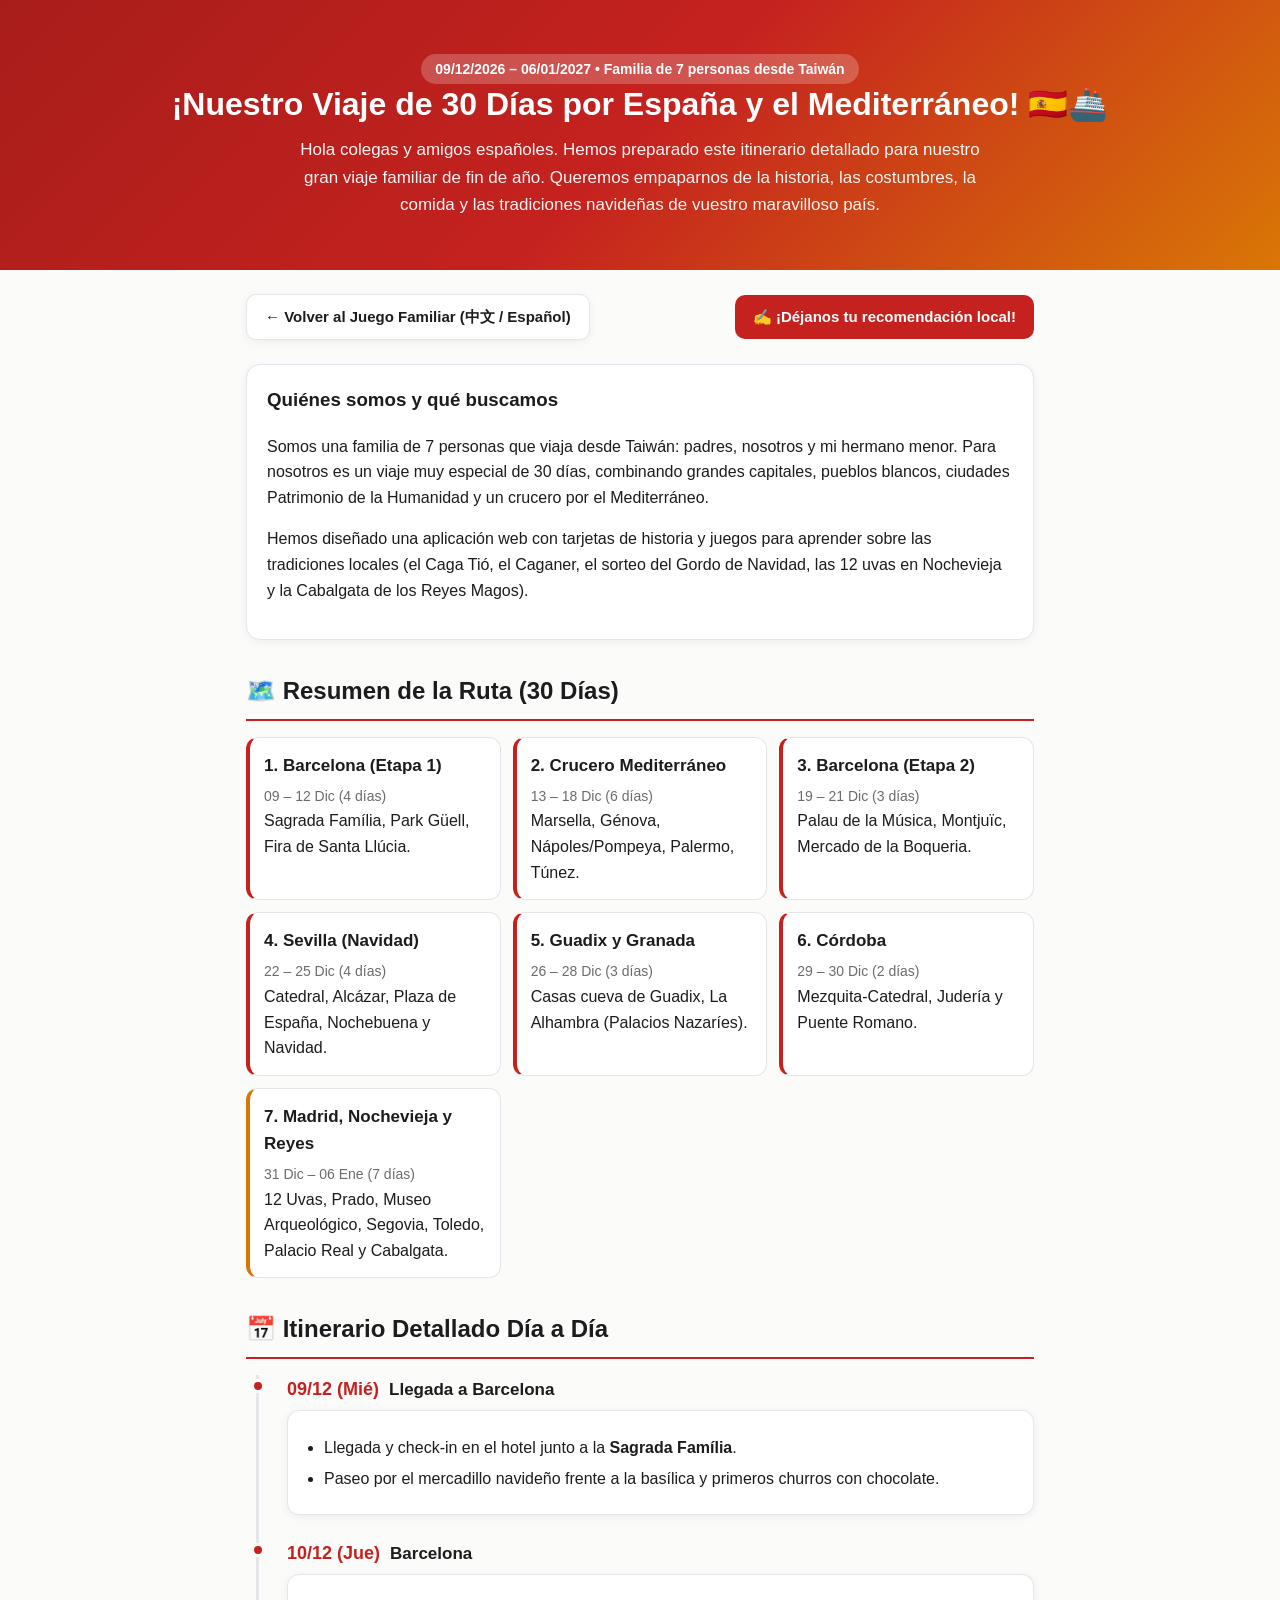
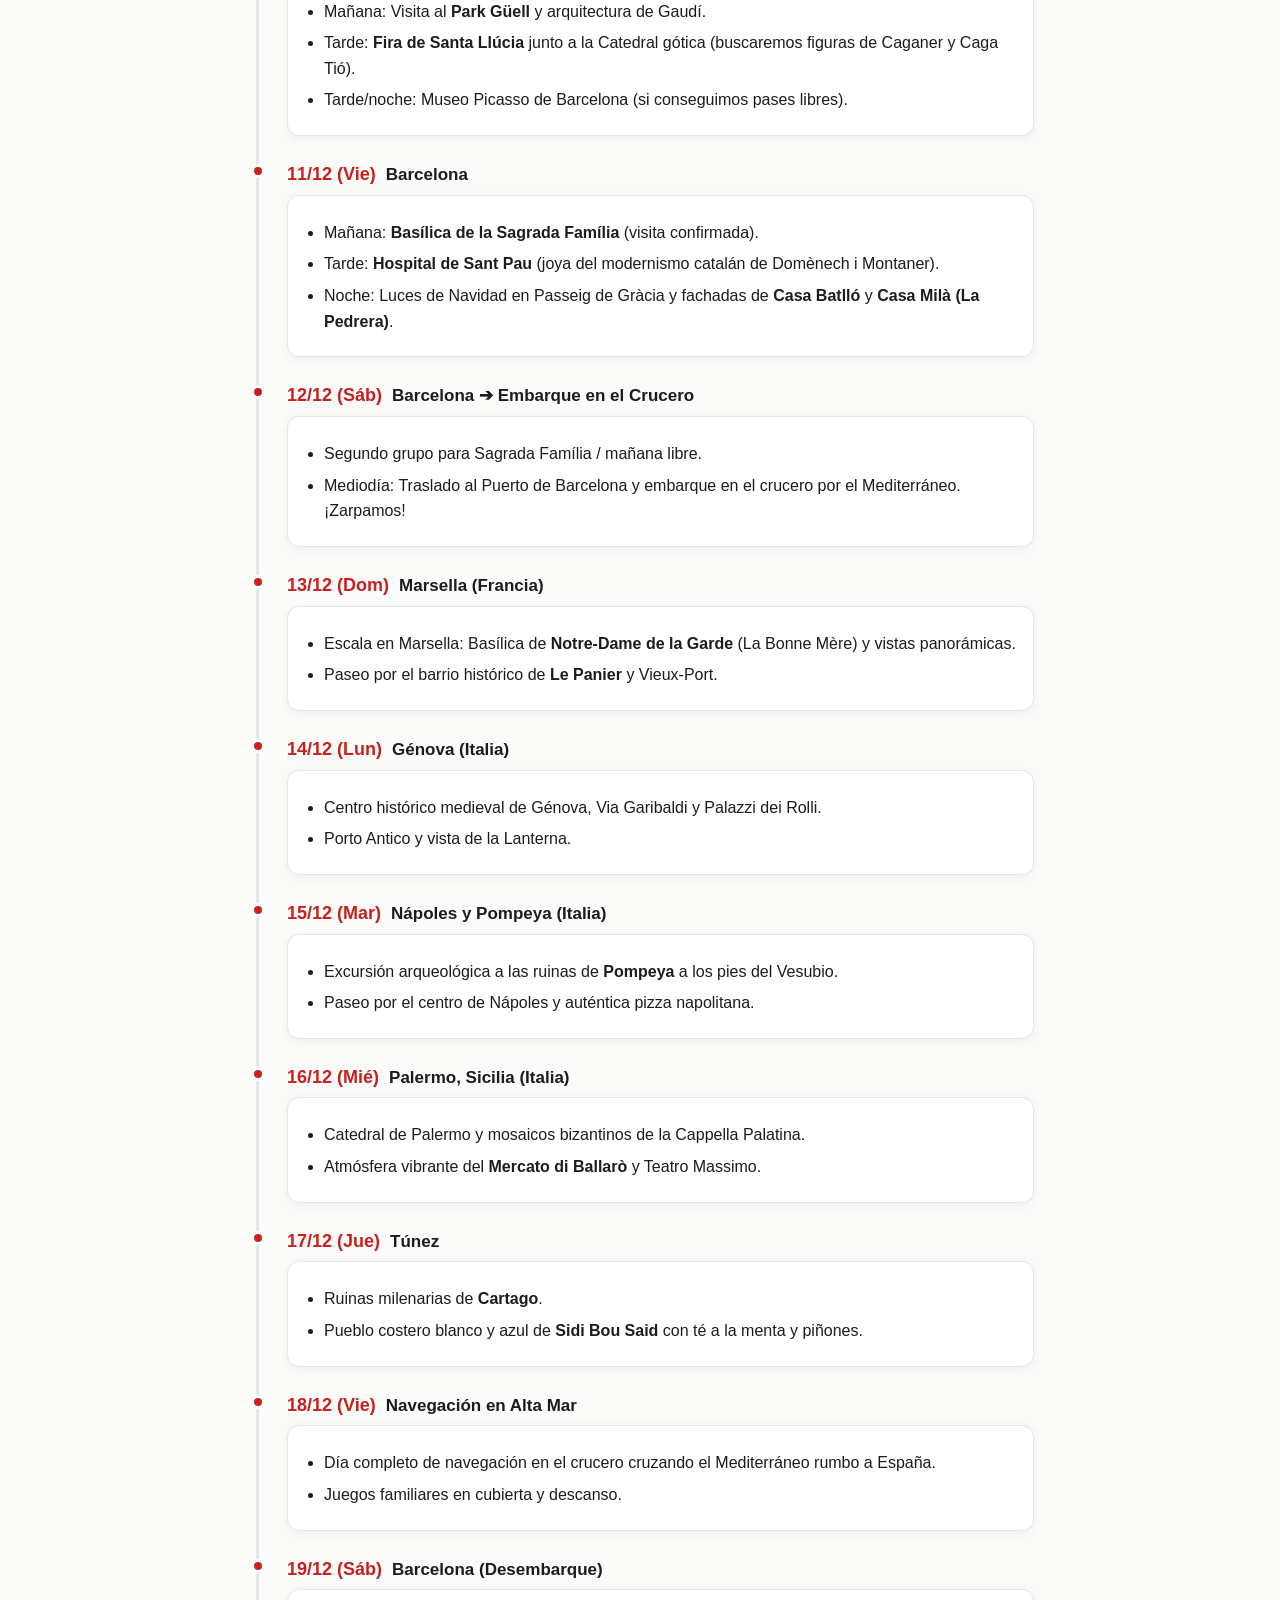
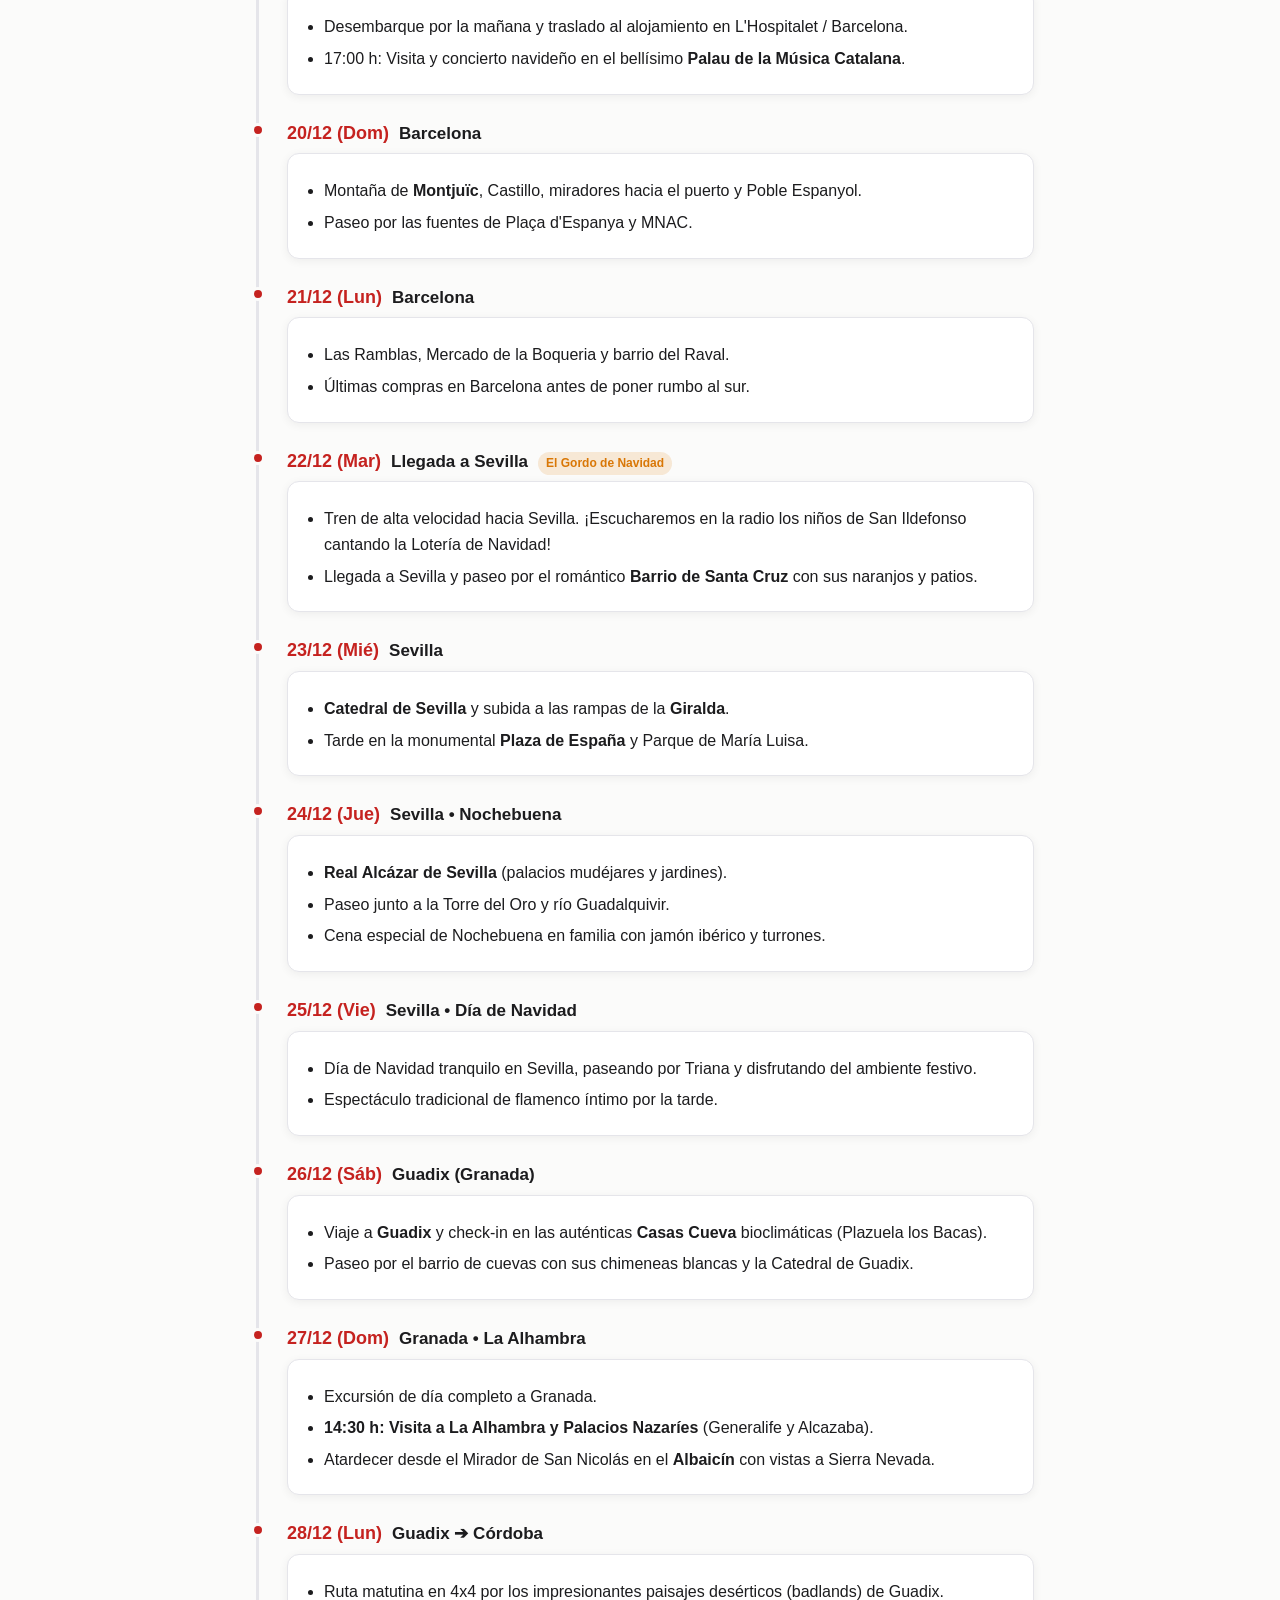
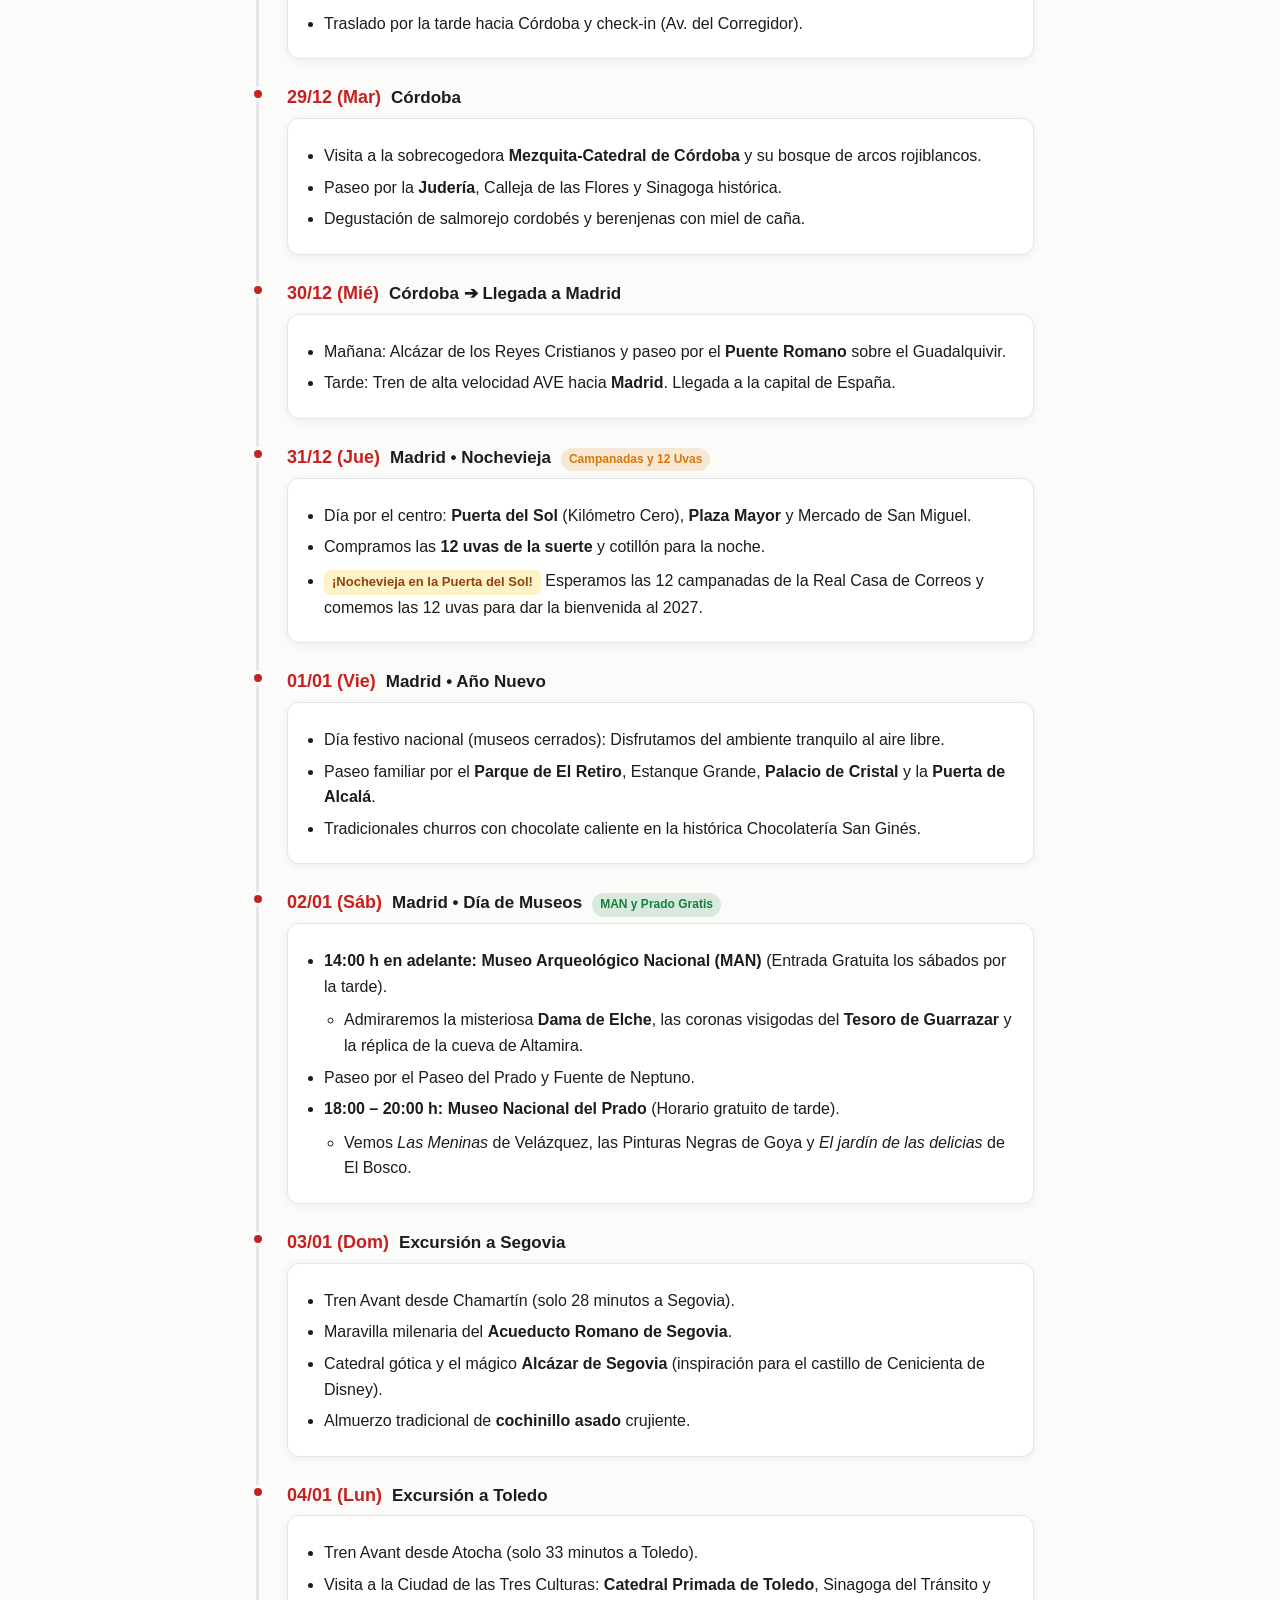
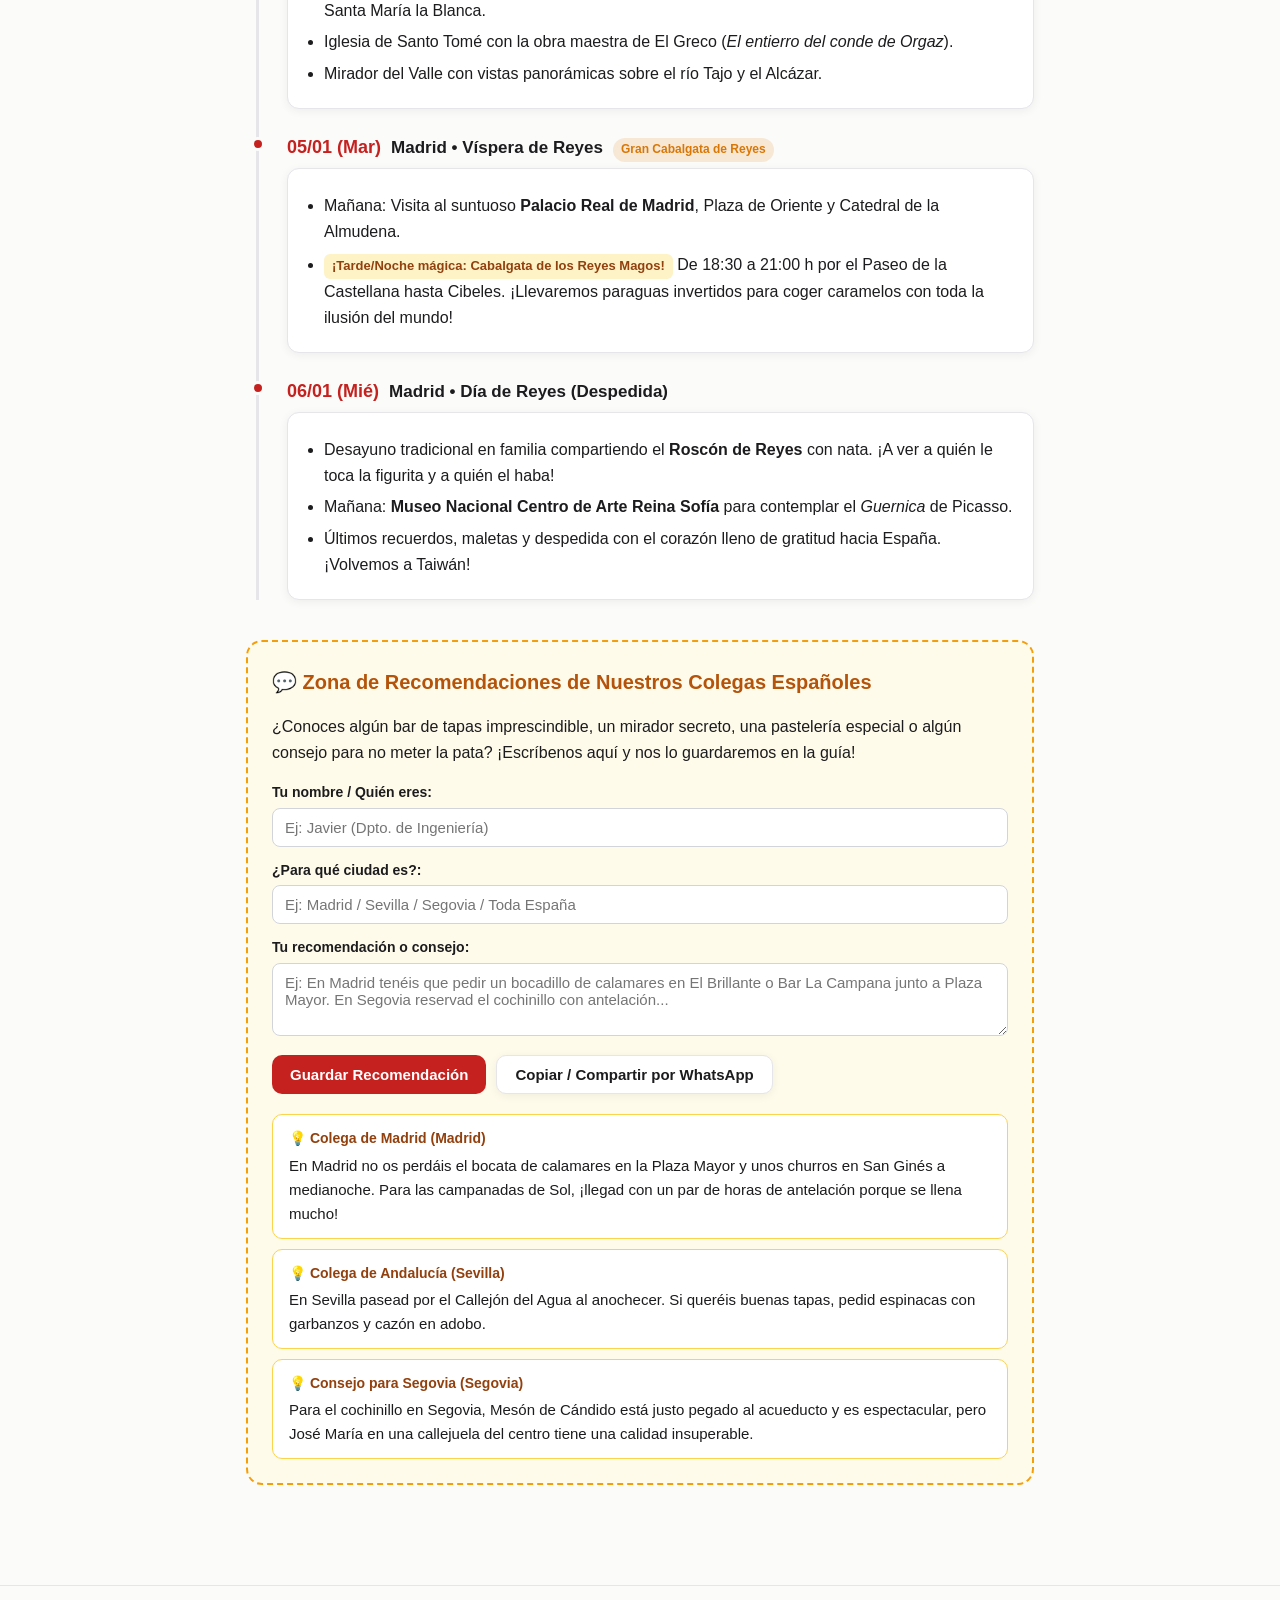
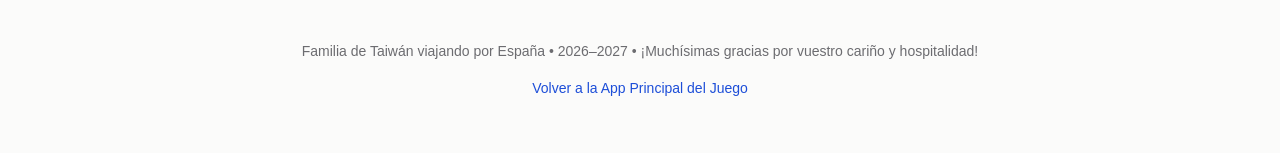
==== docs/itinerario.html @ e4ffe0c2 "feat(v1.5): Madrid schedule optimization, Spanish itinerary, Tapa scratch, Pokédex & i18n" ====
<!doctype html>
<html lang="es">
<head>
<meta charset="utf-8">
<meta name="viewport" content="width=device-width, initial-scale=1, viewport-fit=cover">
<title>Itinerario Familiar de 30 Días por España y el Mediterráneo</title>
<meta name="description" content="El viaje de 30 días de nuestra familia taiwanesa por España y el Mediterráneo: Barcelona, crucero, Sevilla, Granada, Córdoba y Madrid.">
<link rel="icon" href="icon-192.png">
<style>
:root {
  --bg: #FBFBFA;
  --card: #FFFFFF;
  --line: #E5E5EA;
  --fg: #1C1C1E;
  --muted: #6C6C70;
  --red: #C5221F;
  --gold: #D97706;
  --blue: #1D4ED8;
  --green: #15803D;
  --shadow: 0 2px 10px rgba(0,0,0,0.06);
  --font: -apple-system, BlinkMacSystemFont, "Segoe UI", Roboto, Helvetica, Arial, sans-serif;
}
@media (prefers-color-scheme: dark) {
  :root {
    --bg: #121214;
    --card: #1C1C1E;
    --line: #2C2C2E;
    --fg: #F2F2F7;
    --muted: #98989D;
    --shadow: none;
  }
}
* { box-sizing: border-box; }
body { margin: 0; background: var(--bg); color: var(--fg); font: 16px/1.6 var(--font); }
a { color: var(--blue); text-decoration: none; }
a:hover { text-decoration: underline; }
.hero {
  background: linear-gradient(135deg, #A81D1A 0%, #C5221F 50%, #D97706 100%);
  color: #fff;
  padding: 48px 20px 40px;
  text-align: center;
}
.hero h1 { font-size: 32px; line-height: 1.25; margin: 0 0 12px; font-weight: 800; }
.hero p { max-width: 680px; margin: 0 auto 12px; font-size: 17px; opacity: 0.95; }
.hero .badge { display: inline-block; background: rgba(255,255,255,0.22); padding: 4px 14px; border-radius: 999px; font-size: 14px; font-weight: 600; margin-top: 6px; }
.container { max-width: 820px; margin: 0 auto; padding: 24px 16px 60px; }
.nav-actions { display: flex; justify-content: space-between; align-items: center; margin-bottom: 24px; gap: 12px; flex-wrap: wrap; }
.btn { display: inline-flex; align-items: center; gap: 8px; padding: 10px 18px; border-radius: 10px; font-weight: 600; font-size: 15px; border: 0; cursor: pointer; text-decoration: none; }
.btn-primary { background: var(--red); color: #fff; }
.btn-outline { background: var(--card); color: var(--fg); border: 1px solid var(--line); box-shadow: var(--shadow); }
.section-title { font-size: 24px; font-weight: 700; margin: 32px 0 16px; display: flex; align-items: center; gap: 10px; border-bottom: 2px solid var(--red); padding-bottom: 8px; }
.card { background: var(--card); border-radius: 14px; padding: 20px; box-shadow: var(--shadow); border: 1px solid var(--line); margin-bottom: 16px; }
.route-summary { display: grid; grid-template-columns: repeat(auto-fit, minmax(220px, 1fr)); gap: 12px; margin-bottom: 28px; }
.route-item { background: var(--card); border: 1px solid var(--line); border-radius: 12px; padding: 14px; border-left: 4px solid var(--red); }
.route-item b { display: block; font-size: 17px; margin-bottom: 4px; }
.route-item span { font-size: 14px; color: var(--muted); }
.timeline { position: relative; padding-left: 28px; border-left: 3px solid var(--line); margin-left: 10px; }
.day { position: relative; margin-bottom: 24px; }
.day .pin { position: absolute; left: -36px; top: 4px; width: 14px; height: 14px; border-radius: 50%; background: var(--red); border: 3px solid var(--bg); }
.day-header { display: flex; align-items: baseline; gap: 10px; flex-wrap: wrap; margin-bottom: 6px; }
.day-date { font-weight: 800; font-size: 18px; color: var(--red); }
.day-city { font-weight: 700; font-size: 17px; }
.day-tag { font-size: 12px; font-weight: 700; padding: 2px 8px; border-radius: 999px; background: rgba(217,119,6,0.15); color: var(--gold); }
.day-tag.free { background: rgba(21,128,61,0.15); color: var(--green); }
.day-body { background: var(--card); border: 1px solid var(--line); border-radius: 12px; padding: 16px; box-shadow: var(--shadow); }
.day-body ul { margin: 8px 0 0; padding-left: 20px; }
.day-body li { margin-bottom: 6px; }
.highlight-badge { background: #FEF3C7; color: #92400E; padding: 2px 8px; border-radius: 6px; font-size: 13px; font-weight: 600; display: inline-block; margin-top: 4px; }
.colleague-box { background: #FFFBEB; border: 2px dashed #F59E0B; border-radius: 16px; padding: 24px; margin-top: 40px; }
.colleague-box h3 { margin: 0 0 8px; font-size: 20px; color: #B45309; }
.form-group { margin-bottom: 12px; }
.form-group label { display: block; font-size: 14px; font-weight: 600; margin-bottom: 4px; }
.form-group input, .form-group textarea { width: 100%; padding: 10px 12px; border-radius: 8px; border: 1px solid #D1D5DB; font-size: 15px; font-family: inherit; }
.recs-list { margin-top: 20px; display: flex; flex-direction: column; gap: 10px; }
.rec-item { background: #fff; border: 1px solid #FCD34D; border-radius: 10px; padding: 12px 16px; }
.rec-author { font-weight: 700; color: #92400E; font-size: 14px; }
.rec-text { margin-top: 4px; font-size: 15px; }
footer { text-align: center; padding: 40px 16px; color: var(--muted); font-size: 14px; border-top: 1px solid var(--line); margin-top: 40px; }
</style>
</head>
<body>

<header class="hero">
  <div class="badge">09/12/2026 – 06/01/2027 • Familia de 7 personas desde Taiwán</div>
  <h1>¡Nuestro Viaje de 30 Días por España y el Mediterráneo! 🇪🇸🚢</h1>
  <p>Hola colegas y amigos españoles. Hemos preparado este itinerario detallado para nuestro gran viaje familiar de fin de año. Queremos empaparnos de la historia, las costumbres, la comida y las tradiciones navideñas de vuestro maravilloso país.</p>
</header>

<div class="container">

  <div class="nav-actions">
    <a href="index.html" class="btn btn-outline">← Volver al Juego Familiar (中文 / Español)</a>
    <a href="#recomendaciones" class="btn btn-primary">✍️ ¡Déjanos tu recomendación local!</a>
  </div>

  <div class="card">
    <h3 style="margin-top:0">Quiénes somos y qué buscamos</h3>
    <p>Somos una familia de 7 personas que viaja desde Taiwán: padres, nosotros y mi hermano menor. Para nosotros es un viaje muy especial de 30 días, combinando grandes capitales, pueblos blancos, ciudades Patrimonio de la Humanidad y un crucero por el Mediterráneo.</p>
    <p>Hemos diseñado una aplicación web con tarjetas de historia y juegos para aprender sobre las tradiciones locales (el Caga Tió, el Caganer, el sorteo del Gordo de Navidad, las 12 uvas en Nochevieja y la Cabalgata de los Reyes Magos).</p>
  </div>

  <h2 class="section-title">🗺️ Resumen de la Ruta (30 Días)</h2>
  <div class="route-summary">
    <div class="route-item">
      <b>1. Barcelona (Etapa 1)</b>
      <span>09 – 12 Dic (4 días)</span><br>
      Sagrada Família, Park Güell, Fira de Santa Llúcia.
    </div>
    <div class="route-item">
      <b>2. Crucero Mediterráneo</b>
      <span>13 – 18 Dic (6 días)</span><br>
      Marsella, Génova, Nápoles/Pompeya, Palermo, Túnez.
    </div>
    <div class="route-item">
      <b>3. Barcelona (Etapa 2)</b>
      <span>19 – 21 Dic (3 días)</span><br>
      Palau de la Música, Montjuïc, Mercado de la Boqueria.
    </div>
    <div class="route-item">
      <b>4. Sevilla (Navidad)</b>
      <span>22 – 25 Dic (4 días)</span><br>
      Catedral, Alcázar, Plaza de España, Nochebuena y Navidad.
    </div>
    <div class="route-item">
      <b>5. Guadix y Granada</b>
      <span>26 – 28 Dic (3 días)</span><br>
      Casas cueva de Guadix, La Alhambra (Palacios Nazaríes).
    </div>
    <div class="route-item">
      <b>6. Córdoba</b>
      <span>29 – 30 Dic (2 días)</span><br>
      Mezquita-Catedral, Judería y Puente Romano.
    </div>
    <div class="route-item" style="border-left-color: #D97706;">
      <b>7. Madrid, Nochevieja y Reyes</b>
      <span>31 Dic – 06 Ene (7 días)</span><br>
      12 Uvas, Prado, Museo Arqueológico, Segovia, Toledo, Palacio Real y Cabalgata.
    </div>
  </div>

  <h2 class="section-title">📅 Itinerario Detallado Día a Día</h2>
  <div class="timeline">

    <!-- BARCELONA 1 -->
    <div class="day">
      <div class="pin"></div>
      <div class="day-header">
        <span class="day-date">09/12 (Mié)</span>
        <span class="day-city">Llegada a Barcelona</span>
      </div>
      <div class="day-body">
        <ul>
          <li>Llegada y check-in en el hotel junto a la <b>Sagrada Família</b>.</li>
          <li>Paseo por el mercadillo navideño frente a la basílica y primeros churros con chocolate.</li>
        </ul>
      </div>
    </div>

    <div class="day">
      <div class="pin"></div>
      <div class="day-header">
        <span class="day-date">10/12 (Jue)</span>
        <span class="day-city">Barcelona</span>
      </div>
      <div class="day-body">
        <ul>
          <li>Mañana: Visita al <b>Park Güell</b> y arquitectura de Gaudí.</li>
          <li>Tarde: <b>Fira de Santa Llúcia</b> junto a la Catedral gótica (buscaremos figuras de Caganer y Caga Tió).</li>
          <li>Tarde/noche: Museo Picasso de Barcelona (si conseguimos pases libres).</li>
        </ul>
      </div>
    </div>

    <div class="day">
      <div class="pin"></div>
      <div class="day-header">
        <span class="day-date">11/12 (Vie)</span>
        <span class="day-city">Barcelona</span>
      </div>
      <div class="day-body">
        <ul>
          <li>Mañana: <b>Basílica de la Sagrada Família</b> (visita confirmada).</li>
          <li>Tarde: <b>Hospital de Sant Pau</b> (joya del modernismo catalán de Domènech i Montaner).</li>
          <li>Noche: Luces de Navidad en Passeig de Gràcia y fachadas de <b>Casa Batlló</b> y <b>Casa Milà (La Pedrera)</b>.</li>
        </ul>
      </div>
    </div>

    <div class="day">
      <div class="pin"></div>
      <div class="day-header">
        <span class="day-date">12/12 (Sáb)</span>
        <span class="day-city">Barcelona ➔ Embarque en el Crucero</span>
      </div>
      <div class="day-body">
        <ul>
          <li>Segundo grupo para Sagrada Família / mañana libre.</li>
          <li>Mediodía: Traslado al Puerto de Barcelona y embarque en el crucero por el Mediterráneo. ¡Zarpamos!</li>
        </ul>
      </div>
    </div>

    <!-- CRUCERO -->
    <div class="day">
      <div class="pin"></div>
      <div class="day-header">
        <span class="day-date">13/12 (Dom)</span>
        <span class="day-city">Marsella (Francia)</span>
      </div>
      <div class="day-body">
        <ul>
          <li>Escala en Marsella: Basílica de <b>Notre-Dame de la Garde</b> (La Bonne Mère) y vistas panorámicas.</li>
          <li>Paseo por el barrio histórico de <b>Le Panier</b> y Vieux-Port.</li>
        </ul>
      </div>
    </div>

    <div class="day">
      <div class="pin"></div>
      <div class="day-header">
        <span class="day-date">14/12 (Lun)</span>
        <span class="day-city">Génova (Italia)</span>
      </div>
      <div class="day-body">
        <ul>
          <li>Centro histórico medieval de Génova, Via Garibaldi y Palazzi dei Rolli.</li>
          <li>Porto Antico y vista de la Lanterna.</li>
        </ul>
      </div>
    </div>

    <div class="day">
      <div class="pin"></div>
      <div class="day-header">
        <span class="day-date">15/12 (Mar)</span>
        <span class="day-city">Nápoles y Pompeya (Italia)</span>
      </div>
      <div class="day-body">
        <ul>
          <li>Excursión arqueológica a las ruinas de <b>Pompeya</b> a los pies del Vesubio.</li>
          <li>Paseo por el centro de Nápoles y auténtica pizza napolitana.</li>
        </ul>
      </div>
    </div>

    <div class="day">
      <div class="pin"></div>
      <div class="day-header">
        <span class="day-date">16/12 (Mié)</span>
        <span class="day-city">Palermo, Sicilia (Italia)</span>
      </div>
      <div class="day-body">
        <ul>
          <li>Catedral de Palermo y mosaicos bizantinos de la Cappella Palatina.</li>
          <li>Atmósfera vibrante del <b>Mercato di Ballarò</b> y Teatro Massimo.</li>
        </ul>
      </div>
    </div>

    <div class="day">
      <div class="pin"></div>
      <div class="day-header">
        <span class="day-date">17/12 (Jue)</span>
        <span class="day-city">Túnez</span>
      </div>
      <div class="day-body">
        <ul>
          <li>Ruinas milenarias de <b>Cartago</b>.</li>
          <li>Pueblo costero blanco y azul de <b>Sidi Bou Said</b> con té a la menta y piñones.</li>
        </ul>
      </div>
    </div>

    <div class="day">
      <div class="pin"></div>
      <div class="day-header">
        <span class="day-date">18/12 (Vie)</span>
        <span class="day-city">Navegación en Alta Mar</span>
      </div>
      <div class="day-body">
        <ul>
          <li>Día completo de navegación en el crucero cruzando el Mediterráneo rumbo a España.</li>
          <li>Juegos familiares en cubierta y descanso.</li>
        </ul>
      </div>
    </div>

    <!-- BARCELONA 2 -->
    <div class="day">
      <div class="pin"></div>
      <div class="day-header">
        <span class="day-date">19/12 (Sáb)</span>
        <span class="day-city">Barcelona (Desembarque)</span>
      </div>
      <div class="day-body">
        <ul>
          <li>Desembarque por la mañana y traslado al alojamiento en L'Hospitalet / Barcelona.</li>
          <li>17:00 h: Visita y concierto navideño en el bellísimo <b>Palau de la Música Catalana</b>.</li>
        </ul>
      </div>
    </div>

    <div class="day">
      <div class="pin"></div>
      <div class="day-header">
        <span class="day-date">20/12 (Dom)</span>
        <span class="day-city">Barcelona</span>
      </div>
      <div class="day-body">
        <ul>
          <li>Montaña de <b>Montjuïc</b>, Castillo, miradores hacia el puerto y Poble Espanyol.</li>
          <li>Paseo por las fuentes de Plaça d'Espanya y MNAC.</li>
        </ul>
      </div>
    </div>

    <div class="day">
      <div class="pin"></div>
      <div class="day-header">
        <span class="day-date">21/12 (Lun)</span>
        <span class="day-city">Barcelona</span>
      </div>
      <div class="day-body">
        <ul>
          <li>Las Ramblas, Mercado de la Boqueria y barrio del Raval.</li>
          <li>Últimas compras en Barcelona antes de poner rumbo al sur.</li>
        </ul>
      </div>
    </div>

    <!-- SEVILLA -->
    <div class="day">
      <div class="pin"></div>
      <div class="day-header">
        <span class="day-date">22/12 (Mar)</span>
        <span class="day-city">Llegada a Sevilla</span>
        <span class="day-tag">El Gordo de Navidad</span>
      </div>
      <div class="day-body">
        <ul>
          <li>Tren de alta velocidad hacia Sevilla. ¡Escucharemos en la radio los niños de San Ildefonso cantando la Lotería de Navidad!</li>
          <li>Llegada a Sevilla y paseo por el romántico <b>Barrio de Santa Cruz</b> con sus naranjos y patios.</li>
        </ul>
      </div>
    </div>

    <div class="day">
      <div class="pin"></div>
      <div class="day-header">
        <span class="day-date">23/12 (Mié)</span>
        <span class="day-city">Sevilla</span>
      </div>
      <div class="day-body">
        <ul>
          <li><b>Catedral de Sevilla</b> y subida a las rampas de la <b>Giralda</b>.</li>
          <li>Tarde en la monumental <b>Plaza de España</b> y Parque de María Luisa.</li>
        </ul>
      </div>
    </div>

    <div class="day">
      <div class="pin"></div>
      <div class="day-header">
        <span class="day-date">24/12 (Jue)</span>
        <span class="day-city">Sevilla • Nochebuena</span>
      </div>
      <div class="day-body">
        <ul>
          <li><b>Real Alcázar de Sevilla</b> (palacios mudéjares y jardines).</li>
          <li>Paseo junto a la Torre del Oro y río Guadalquivir.</li>
          <li>Cena especial de Nochebuena en familia con jamón ibérico y turrones.</li>
        </ul>
      </div>
    </div>

    <div class="day">
      <div class="pin"></div>
      <div class="day-header">
        <span class="day-date">25/12 (Vie)</span>
        <span class="day-city">Sevilla • Día de Navidad</span>
      </div>
      <div class="day-body">
        <ul>
          <li>Día de Navidad tranquilo en Sevilla, paseando por Triana y disfrutando del ambiente festivo.</li>
          <li>Espectáculo tradicional de flamenco íntimo por la tarde.</li>
        </ul>
      </div>
    </div>

    <!-- GUADIX Y GRANADA -->
    <div class="day">
      <div class="pin"></div>
      <div class="day-header">
        <span class="day-date">26/12 (Sáb)</span>
        <span class="day-city">Guadix (Granada)</span>
      </div>
      <div class="day-body">
        <ul>
          <li>Viaje a <b>Guadix</b> y check-in en las auténticas <b>Casas Cueva</b> bioclimáticas (Plazuela los Bacas).</li>
          <li>Paseo por el barrio de cuevas con sus chimeneas blancas y la Catedral de Guadix.</li>
        </ul>
      </div>
    </div>

    <div class="day">
      <div class="pin"></div>
      <div class="day-header">
        <span class="day-date">27/12 (Dom)</span>
        <span class="day-city">Granada • La Alhambra</span>
      </div>
      <div class="day-body">
        <ul>
          <li>Excursión de día completo a Granada.</li>
          <li><b>14:30 h: Visita a La Alhambra y Palacios Nazaríes</b> (Generalife y Alcazaba).</li>
          <li>Atardecer desde el Mirador de San Nicolás en el <b>Albaicín</b> con vistas a Sierra Nevada.</li>
        </ul>
      </div>
    </div>

    <div class="day">
      <div class="pin"></div>
      <div class="day-header">
        <span class="day-date">28/12 (Lun)</span>
        <span class="day-city">Guadix ➔ Córdoba</span>
      </div>
      <div class="day-body">
        <ul>
          <li>Ruta matutina en 4x4 por los impresionantes paisajes desérticos (badlands) de Guadix.</li>
          <li>Traslado por la tarde hacia Córdoba y check-in (Av. del Corregidor).</li>
        </ul>
      </div>
    </div>

    <!-- CORDOBA -->
    <div class="day">
      <div class="pin"></div>
      <div class="day-header">
        <span class="day-date">29/12 (Mar)</span>
        <span class="day-city">Córdoba</span>
      </div>
      <div class="day-body">
        <ul>
          <li>Visita a la sobrecogedora <b>Mezquita-Catedral de Córdoba</b> y su bosque de arcos rojiblancos.</li>
          <li>Paseo por la <b>Judería</b>, Calleja de las Flores y Sinagoga histórica.</li>
          <li>Degustación de salmorejo cordobés y berenjenas con miel de caña.</li>
        </ul>
      </div>
    </div>

    <div class="day">
      <div class="pin"></div>
      <div class="day-header">
        <span class="day-date">30/12 (Mié)</span>
        <span class="day-city">Córdoba ➔ Llegada a Madrid</span>
      </div>
      <div class="day-body">
        <ul>
          <li>Mañana: Alcázar de los Reyes Cristianos y paseo por el <b>Puente Romano</b> sobre el Guadalquivir.</li>
          <li>Tarde: Tren de alta velocidad AVE hacia <b>Madrid</b>. Llegada a la capital de España.</li>
        </ul>
      </div>
    </div>

    <!-- MADRID - OPTIMIZADO -->
    <div class="day">
      <div class="pin"></div>
      <div class="day-header">
        <span class="day-date">31/12 (Jue)</span>
        <span class="day-city">Madrid • Nochevieja</span>
        <span class="day-tag">Campanadas y 12 Uvas</span>
      </div>
      <div class="day-body">
        <ul>
          <li>Día por el centro: <b>Puerta del Sol</b> (Kilómetro Cero), <b>Plaza Mayor</b> y Mercado de San Miguel.</li>
          <li>Compramos las <b>12 uvas de la suerte</b> y cotillón para la noche.</li>
          <li><span class="highlight-badge">¡Nochevieja en la Puerta del Sol!</span> Esperamos las 12 campanadas de la Real Casa de Correos y comemos las 12 uvas para dar la bienvenida al 2027.</li>
        </ul>
      </div>
    </div>

    <div class="day">
      <div class="pin"></div>
      <div class="day-header">
        <span class="day-date">01/01 (Vie)</span>
        <span class="day-city">Madrid • Año Nuevo</span>
      </div>
      <div class="day-body">
        <ul>
          <li>Día festivo nacional (museos cerrados): Disfrutamos del ambiente tranquilo al aire libre.</li>
          <li>Paseo familiar por el <b>Parque de El Retiro</b>, Estanque Grande, <b>Palacio de Cristal</b> y la <b>Puerta de Alcalá</b>.</li>
          <li>Tradicionales churros con chocolate caliente en la histórica Chocolatería San Ginés.</li>
        </ul>
      </div>
    </div>

    <div class="day">
      <div class="pin"></div>
      <div class="day-header">
        <span class="day-date">02/01 (Sáb)</span>
        <span class="day-city">Madrid • Día de Museos</span>
        <span class="day-tag free">MAN y Prado Gratis</span>
      </div>
      <div class="day-body">
        <ul>
          <li><b>14:00 h en adelante: Museo Arqueológico Nacional (MAN)</b> (Entrada Gratuita los sábados por la tarde).
            <ul>
              <li>Admiraremos la misteriosa <b>Dama de Elche</b>, las coronas visigodas del <b>Tesoro de Guarrazar</b> y la réplica de la cueva de Altamira.</li>
            </ul>
          </li>
          <li>Paseo por el Paseo del Prado y Fuente de Neptuno.</li>
          <li><b>18:00 – 20:00 h: Museo Nacional del Prado</b> (Horario gratuito de tarde).
            <ul>
              <li>Vemos <i>Las Meninas</i> de Velázquez, las Pinturas Negras de Goya y <i>El jardín de las delicias</i> de El Bosco.</li>
            </ul>
          </li>
        </ul>
      </div>
    </div>

    <div class="day">
      <div class="pin"></div>
      <div class="day-header">
        <span class="day-date">03/01 (Dom)</span>
        <span class="day-city">Excursión a Segovia</span>
      </div>
      <div class="day-body">
        <ul>
          <li>Tren Avant desde Chamartín (solo 28 minutos a Segovia).</li>
          <li>Maravilla milenaria del <b>Acueducto Romano de Segovia</b>.</li>
          <li>Catedral gótica y el mágico <b>Alcázar de Segovia</b> (inspiración para el castillo de Cenicienta de Disney).</li>
          <li>Almuerzo tradicional de <b>cochinillo asado</b> crujiente.</li>
        </ul>
      </div>
    </div>

    <div class="day">
      <div class="pin"></div>
      <div class="day-header">
        <span class="day-date">04/01 (Lun)</span>
        <span class="day-city">Excursión a Toledo</span>
      </div>
      <div class="day-body">
        <ul>
          <li>Tren Avant desde Atocha (solo 33 minutos a Toledo).</li>
          <li>Visita a la Ciudad de las Tres Culturas: <b>Catedral Primada de Toledo</b>, Sinagoga del Tránsito y Santa María la Blanca.</li>
          <li>Iglesia de Santo Tomé con la obra maestra de El Greco (<i>El entierro del conde de Orgaz</i>).</li>
          <li>Mirador del Valle con vistas panorámicas sobre el río Tajo y el Alcázar.</li>
        </ul>
      </div>
    </div>

    <div class="day">
      <div class="pin"></div>
      <div class="day-header">
        <span class="day-date">05/01 (Mar)</span>
        <span class="day-city">Madrid • Víspera de Reyes</span>
        <span class="day-tag">Gran Cabalgata de Reyes</span>
      </div>
      <div class="day-body">
        <ul>
          <li>Mañana: Visita al suntuoso <b>Palacio Real de Madrid</b>, Plaza de Oriente y Catedral de la Almudena.</li>
          <li><span class="highlight-badge">¡Tarde/Noche mágica: Cabalgata de los Reyes Magos!</span> De 18:30 a 21:00 h por el Paseo de la Castellana hasta Cibeles. ¡Llevaremos paraguas invertidos para coger caramelos con toda la ilusión del mundo!</li>
        </ul>
      </div>
    </div>

    <div class="day">
      <div class="pin"></div>
      <div class="day-header">
        <span class="day-date">06/01 (Mié)</span>
        <span class="day-city">Madrid • Día de Reyes (Despedida)</span>
      </div>
      <div class="day-body">
        <ul>
          <li>Desayuno tradicional en familia compartiendo el <b>Roscón de Reyes</b> con nata. ¡A ver a quién le toca la figurita y a quién el haba!</li>
          <li>Mañana: <b>Museo Nacional Centro de Arte Reina Sofía</b> para contemplar el <i>Guernica</i> de Picasso.</li>
          <li>Últimos recuerdos, maletas y despedida con el corazón lleno de gratitud hacia España. ¡Volvemos a Taiwán!</li>
        </ul>
      </div>
    </div>

  </div><!-- /timeline -->

  <!-- RECOMENDACIONES -->
  <div class="colleague-box" id="recomendaciones">
    <h3>💬 Zona de Recomendaciones de Nuestros Colegas Españoles</h3>
    <p>¿Conoces algún bar de tapas imprescindible, un mirador secreto, una pastelería especial o algún consejo para no meter la pata? ¡Escríbenos aquí y nos lo guardaremos en la guía!</p>
    
    <div class="form-group">
      <label for="rec-name">Tu nombre / Quién eres:</label>
      <input type="text" id="rec-name" placeholder="Ej: Javier (Dpto. de Ingeniería)">
    </div>
    <div class="form-group">
      <label for="rec-city">¿Para qué ciudad es?:</label>
      <input type="text" id="rec-city" placeholder="Ej: Madrid / Sevilla / Segovia / Toda España">
    </div>
    <div class="form-group">
      <label for="rec-msg">Tu recomendación o consejo:</label>
      <textarea id="rec-msg" rows="3" placeholder="Ej: En Madrid tenéis que pedir un bocadillo de calamares en El Brillante o Bar La Campana junto a Plaza Mayor. En Segovia reservad el cochinillo con antelación..."></textarea>
    </div>
    <div style="display:flex; gap:10px; flex-wrap:wrap;">
      <button class="btn btn-primary" id="btn-save-rec" type="button">Guardar Recomendación</button>
      <button class="btn btn-outline" id="btn-share-rec" type="button">Copiar / Compartir por WhatsApp</button>
    </div>

    <div class="recs-list" id="recs-list">
      <!-- Se llenará dinámicamente con las recomendaciones guardadas -->
    </div>
  </div>

</div><!-- /container -->

<footer>
  <p>Familia de Taiwán viajando por España • 2026–2027 • ¡Muchísimas gracias por vuestro cariño y hospitalidad!</p>
  <p><a href="index.html">Volver a la App Principal del Juego</a></p>
</footer>

<script>
const DEFAULT_RECS = [
  { name: 'Colega de Madrid', city: 'Madrid', msg: 'En Madrid no os perdáis el bocata de calamares en la Plaza Mayor y unos churros en San Ginés a medianoche. Para las campanadas de Sol, ¡llegad con un par de horas de antelación porque se llena mucho!' },
  { name: 'Colega de Andalucía', city: 'Sevilla', msg: 'En Sevilla pasead por el Callejón del Agua al anochecer. Si queréis buenas tapas, pedid espinacas con garbanzos y cazón en adobo.' },
  { name: 'Consejo para Segovia', city: 'Segovia', msg: 'Para el cochinillo en Segovia, Mesón de Cándido está justo pegado al acueducto y es espectacular, pero José María en una callejuela del centro tiene una calidad insuperable.' }
];

function getRecs() {
  try {
    const s = localStorage.getItem('ftg_spanish_recs');
    return s ? JSON.parse(s) : DEFAULT_RECS;
  } catch(e) { return DEFAULT_RECS; }
}

function saveRecs(list) {
  try { localStorage.setItem('ftg_spanish_recs', JSON.stringify(list)); } catch(e){}
}

function renderRecs() {
  const list = getRecs();
  const box = document.getElementById('recs-list');
  box.innerHTML = list.map(r => `
    <div class="rec-item">
      <div class="rec-author">💡 ${r.name} <span>(${r.city})</span></div>
      <div class="rec-text">${r.msg}</div>
    </div>
  `).join('');
}

document.getElementById('btn-save-rec').onclick = () => {
  const name = document.getElementById('rec-name').value.trim();
  const city = document.getElementById('rec-city').value.trim() || 'General';
  const msg = document.getElementById('rec-msg').value.trim();
  if (!name || !msg) { alert('Por favor, indica tu nombre y tu recomendación.'); return; }
  const list = getRecs();
  list.unshift({ name, city, msg });
  saveRecs(list);
  renderRecs();
  document.getElementById('rec-msg').value = '';
  alert('¡Muchísimas gracias! Tu recomendación ha quedado guardada en nuestro itinerario.');
};

document.getElementById('btn-share-rec').onclick = () => {
  const name = document.getElementById('rec-name').value.trim();
  const msg = document.getElementById('rec-msg').value.trim();
  const text = (name && msg) ? `Recomendación de ${name} para el viaje a España:\n${msg}` : '¡Aquí podéis ver nuestro itinerario completo de 30 días en España!\n' + window.location.href;
  if (navigator.clipboard) {
    navigator.clipboard.writeText(text).then(() => alert('¡Texto copiado al portapapeles! Ya puedes pegarlo en WhatsApp o Teams.')).catch(() => {});
  } else {
    alert(text);
  }
};

renderRecs();
</script>
</body>
</html>
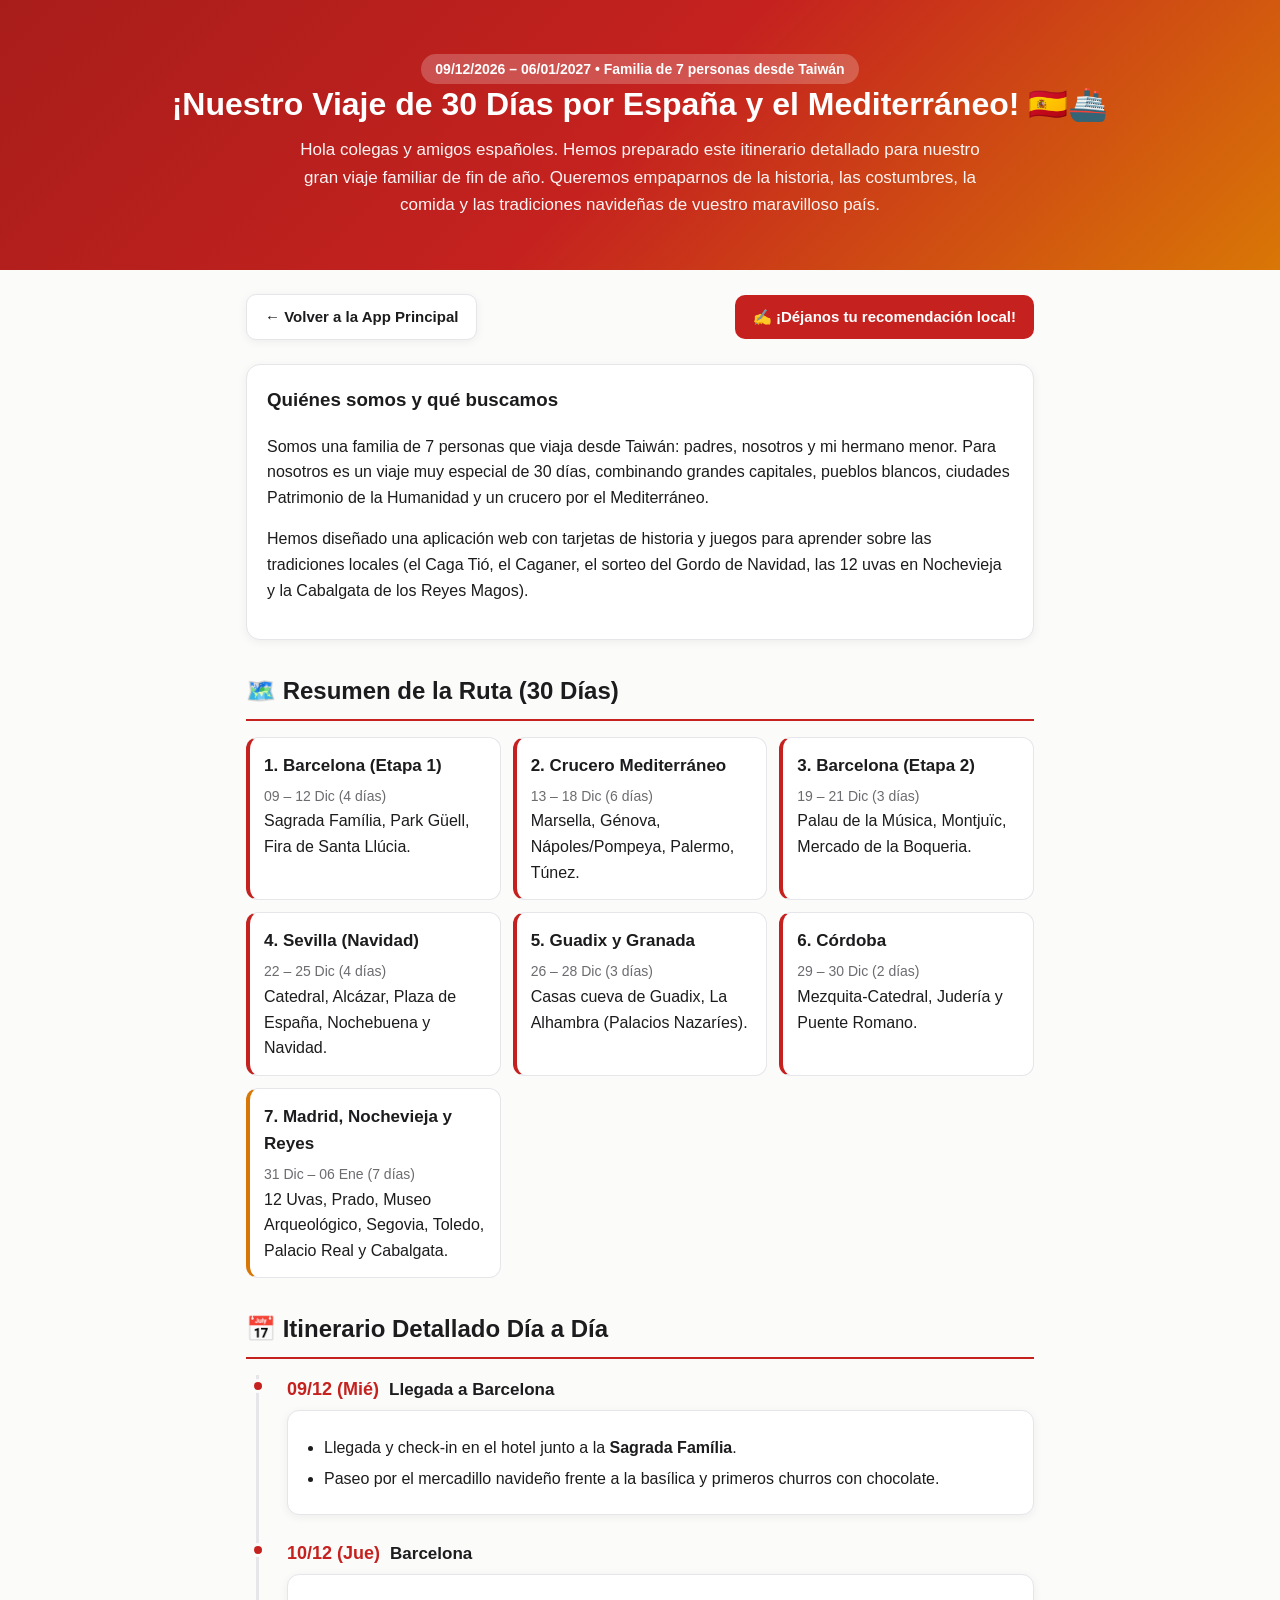
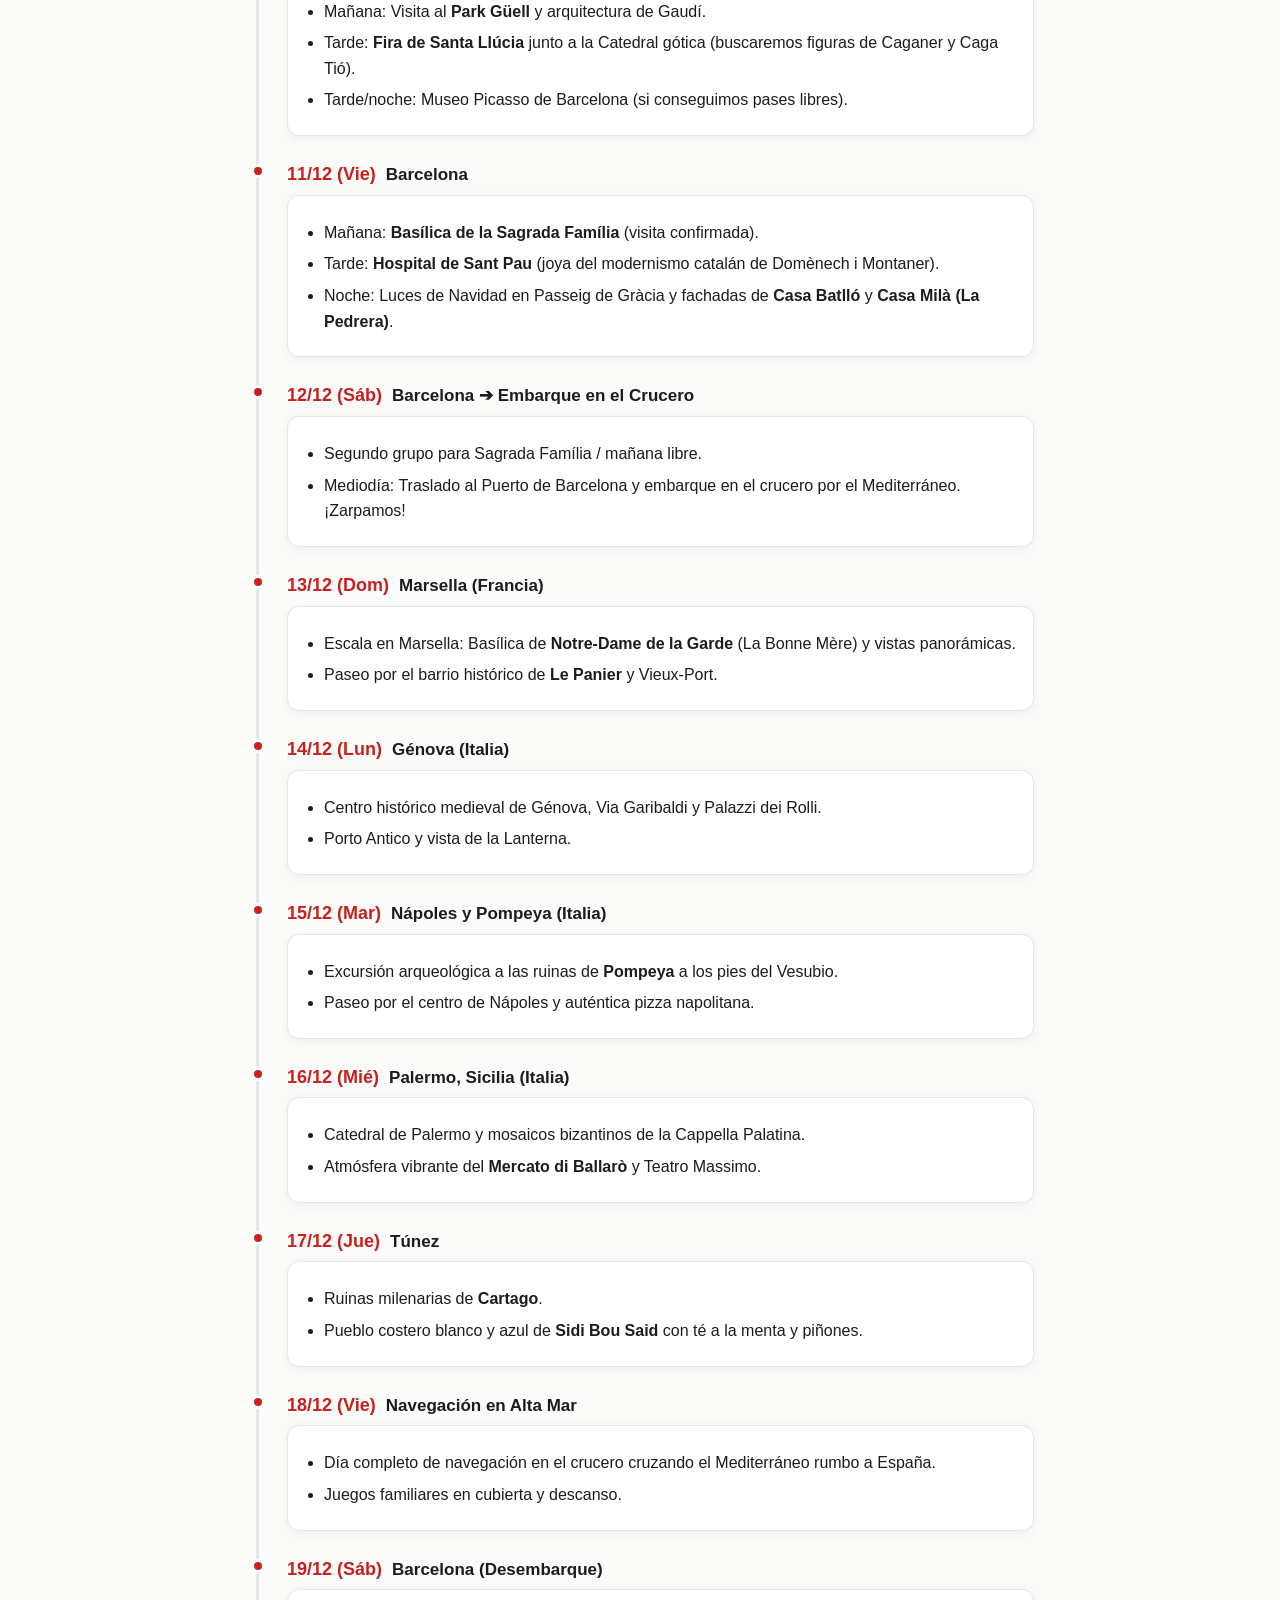
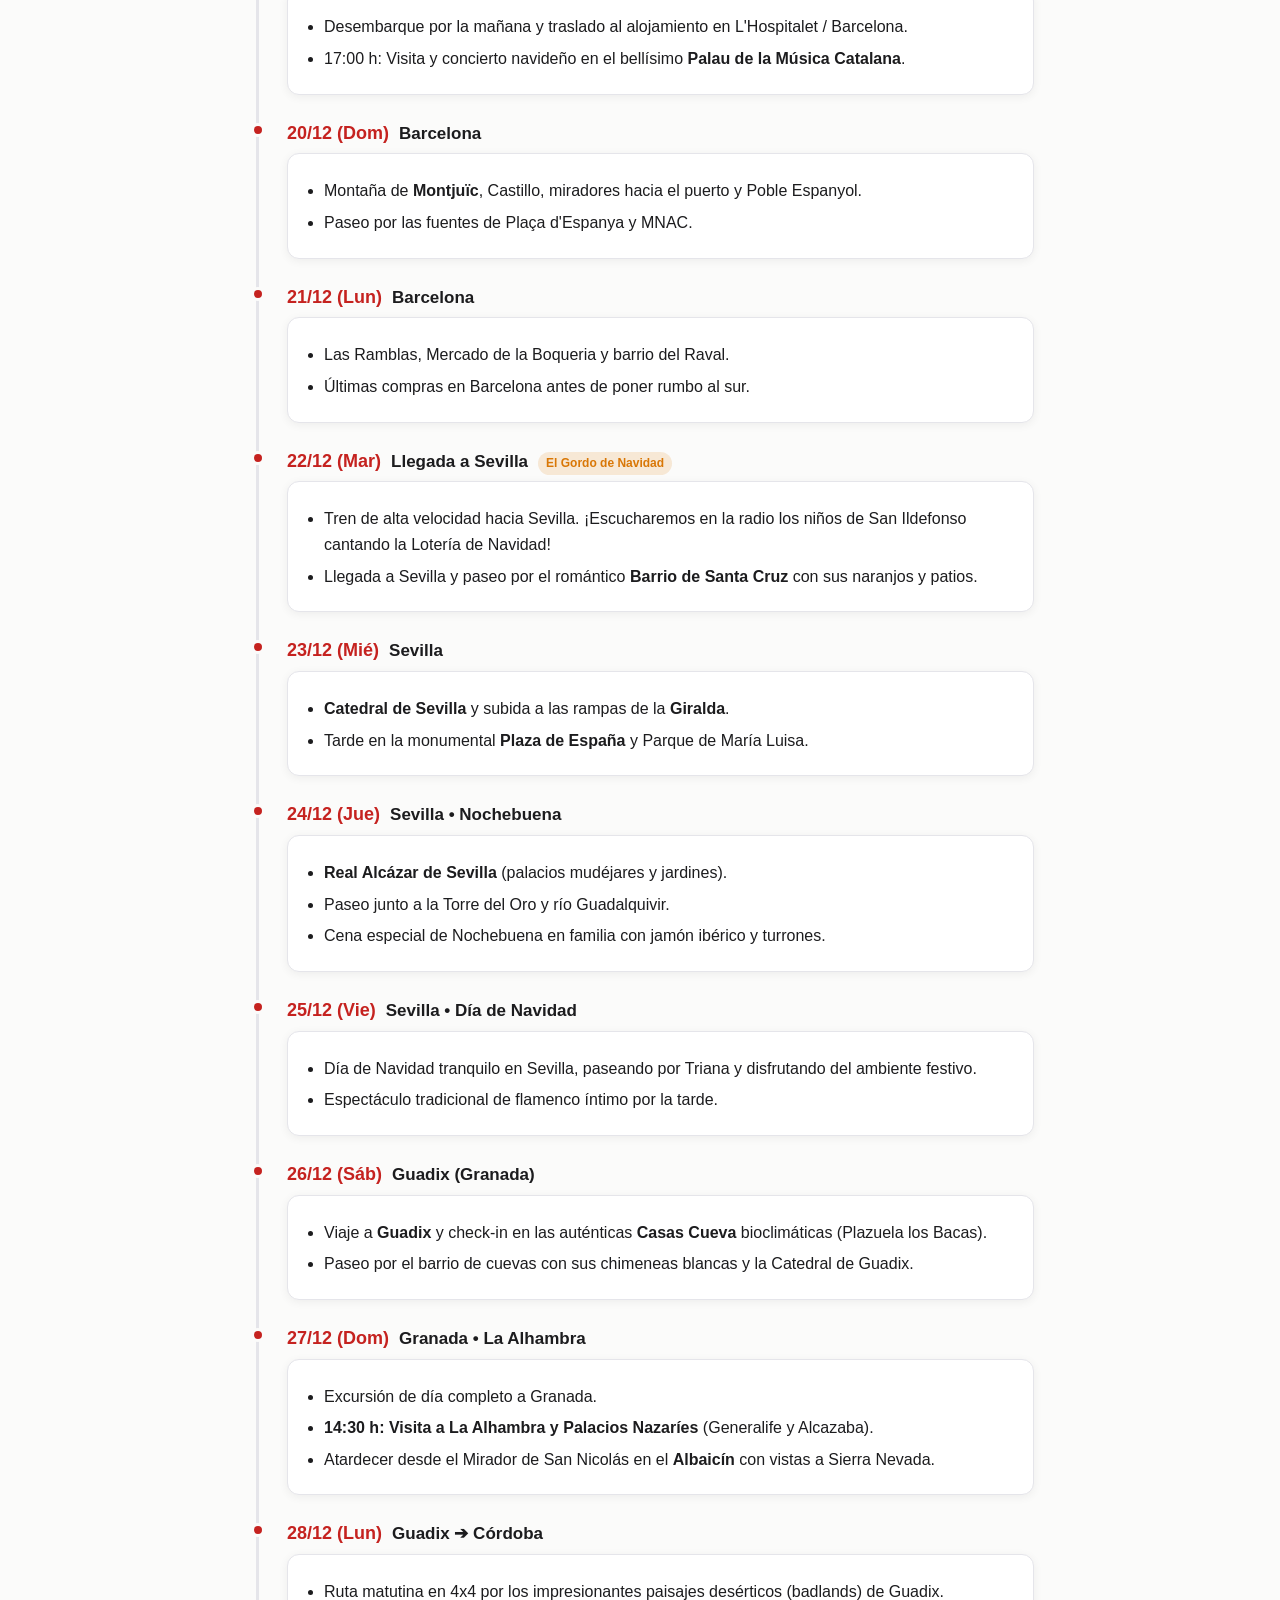
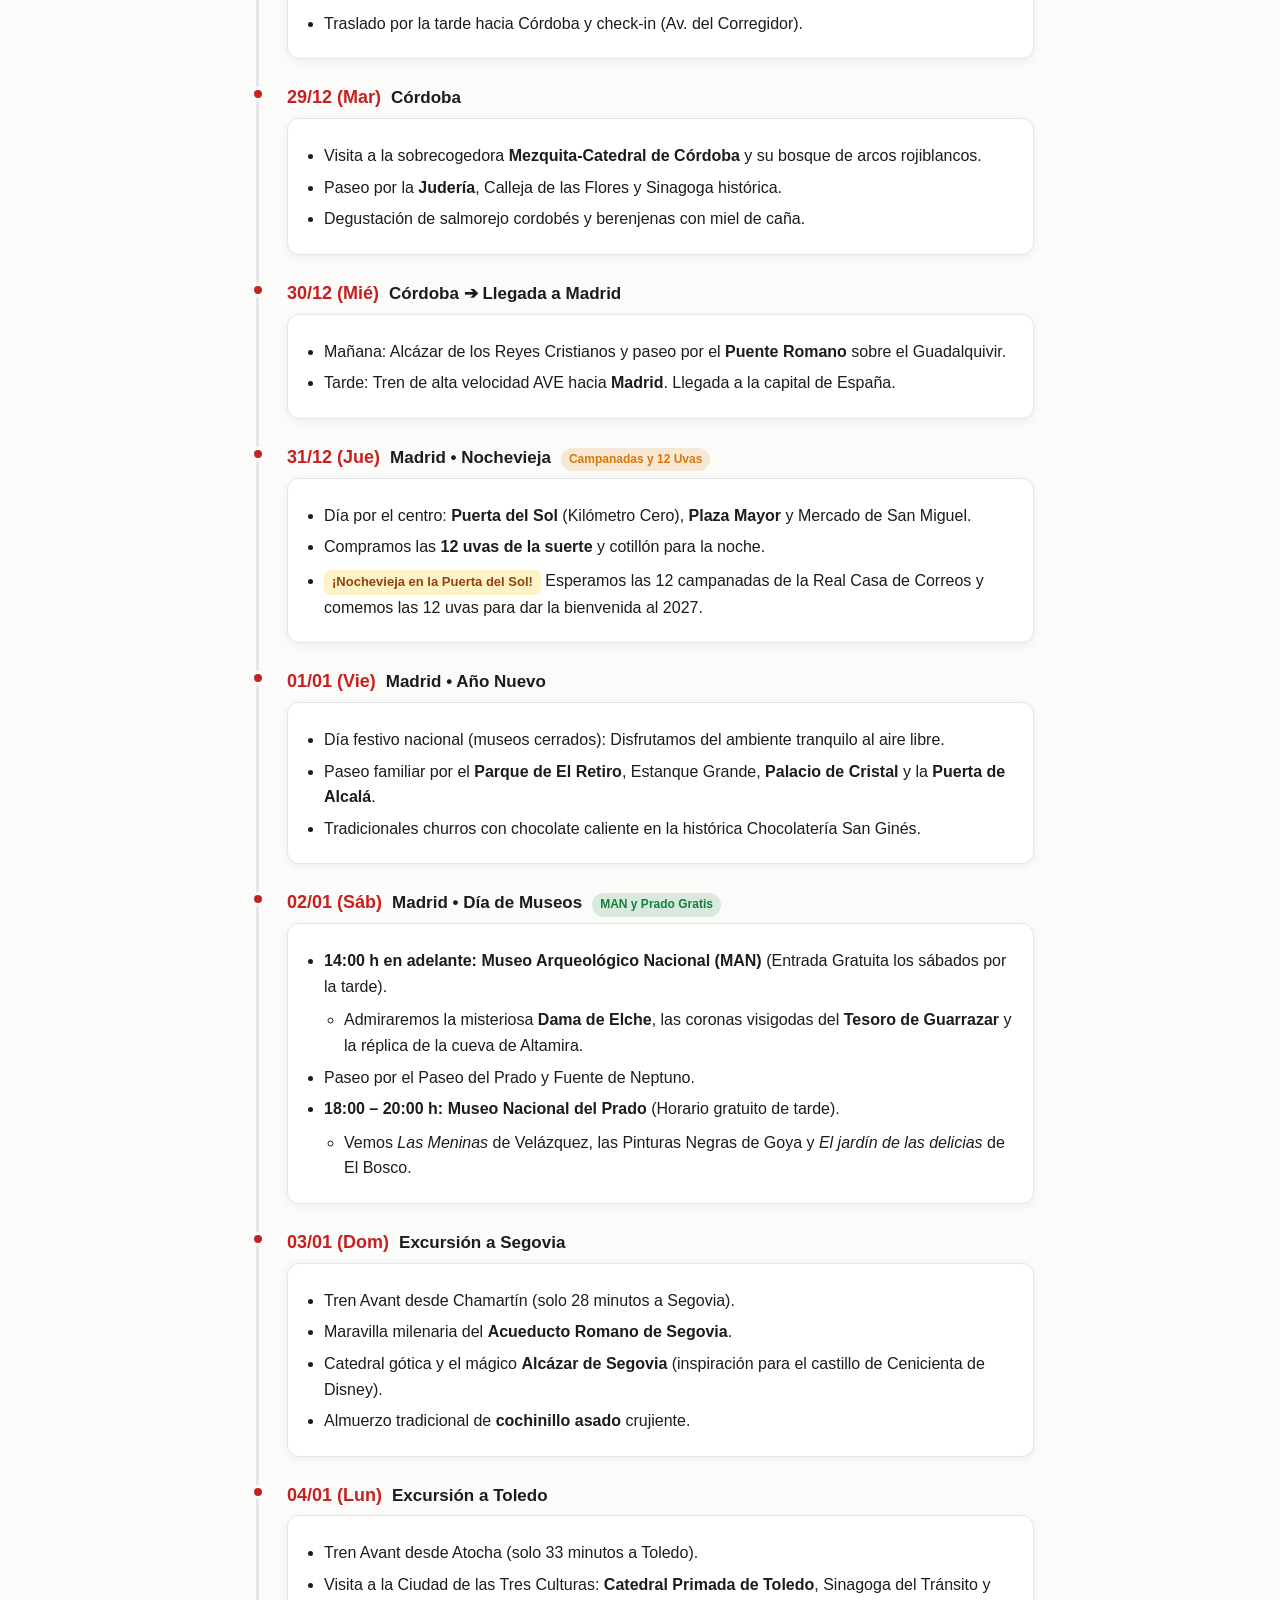
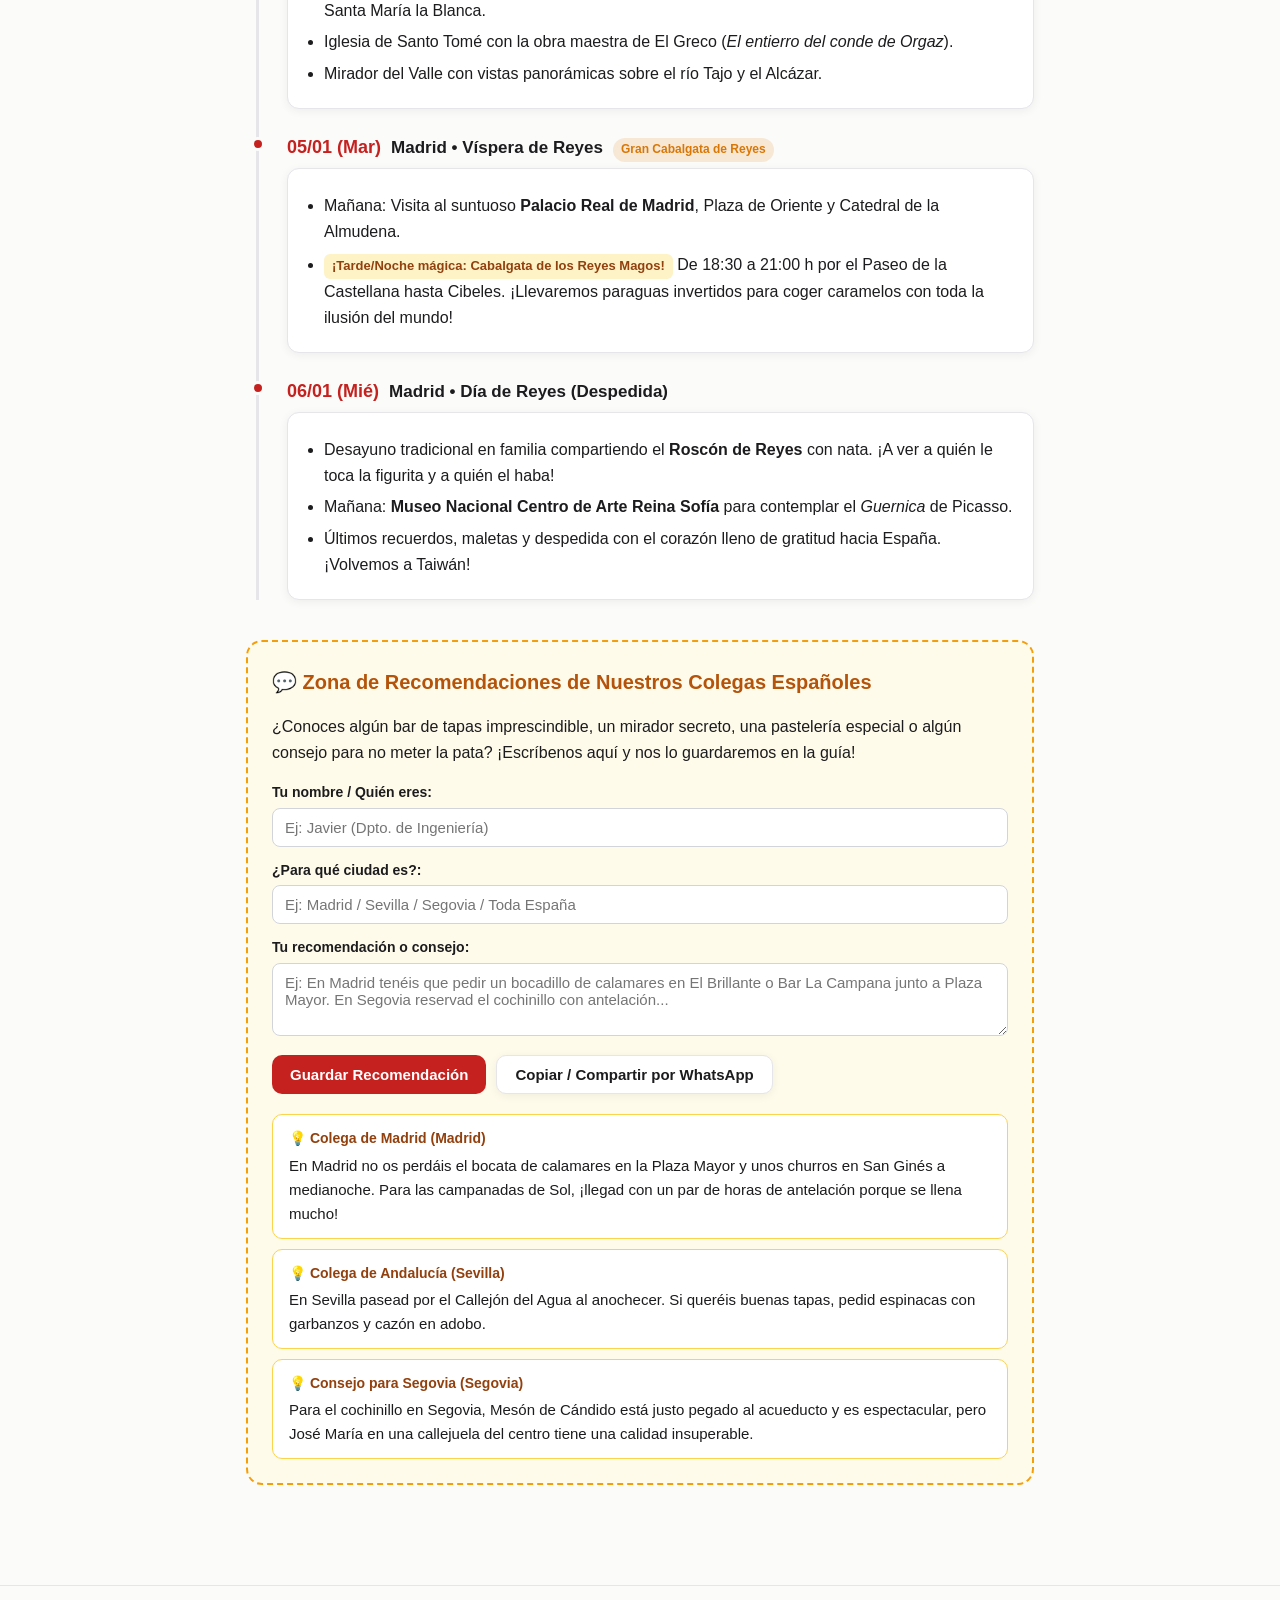
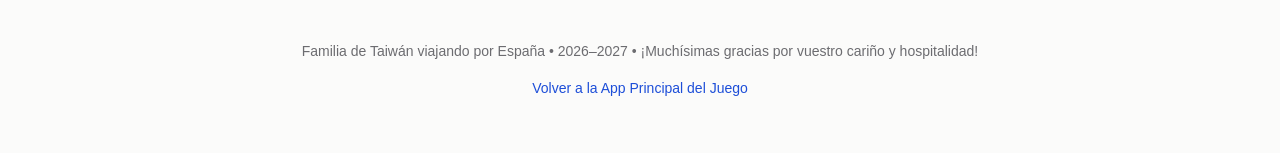
==== commit 740cf44b: "fix(v1.5): restore 100% clean UTF-8 Chinese, 100% Spanish itinerario.html, Madrid smart itinerary, T" ====
--- a/docs/itinerario.html
+++ b/docs/itinerario.html
@@ -89,7 +89,7 @@
 <div class="container">
 
   <div class="nav-actions">
-    <a href="index.html" class="btn btn-outline">← Volver al Juego Familiar (中文 / Español)</a>
+    <a href="index.html" class="btn btn-outline">← Volver a la App Principal</a>
     <a href="#recomendaciones" class="btn btn-primary">✍️ ¡Déjanos tu recomendación local!</a>
   </div>
 
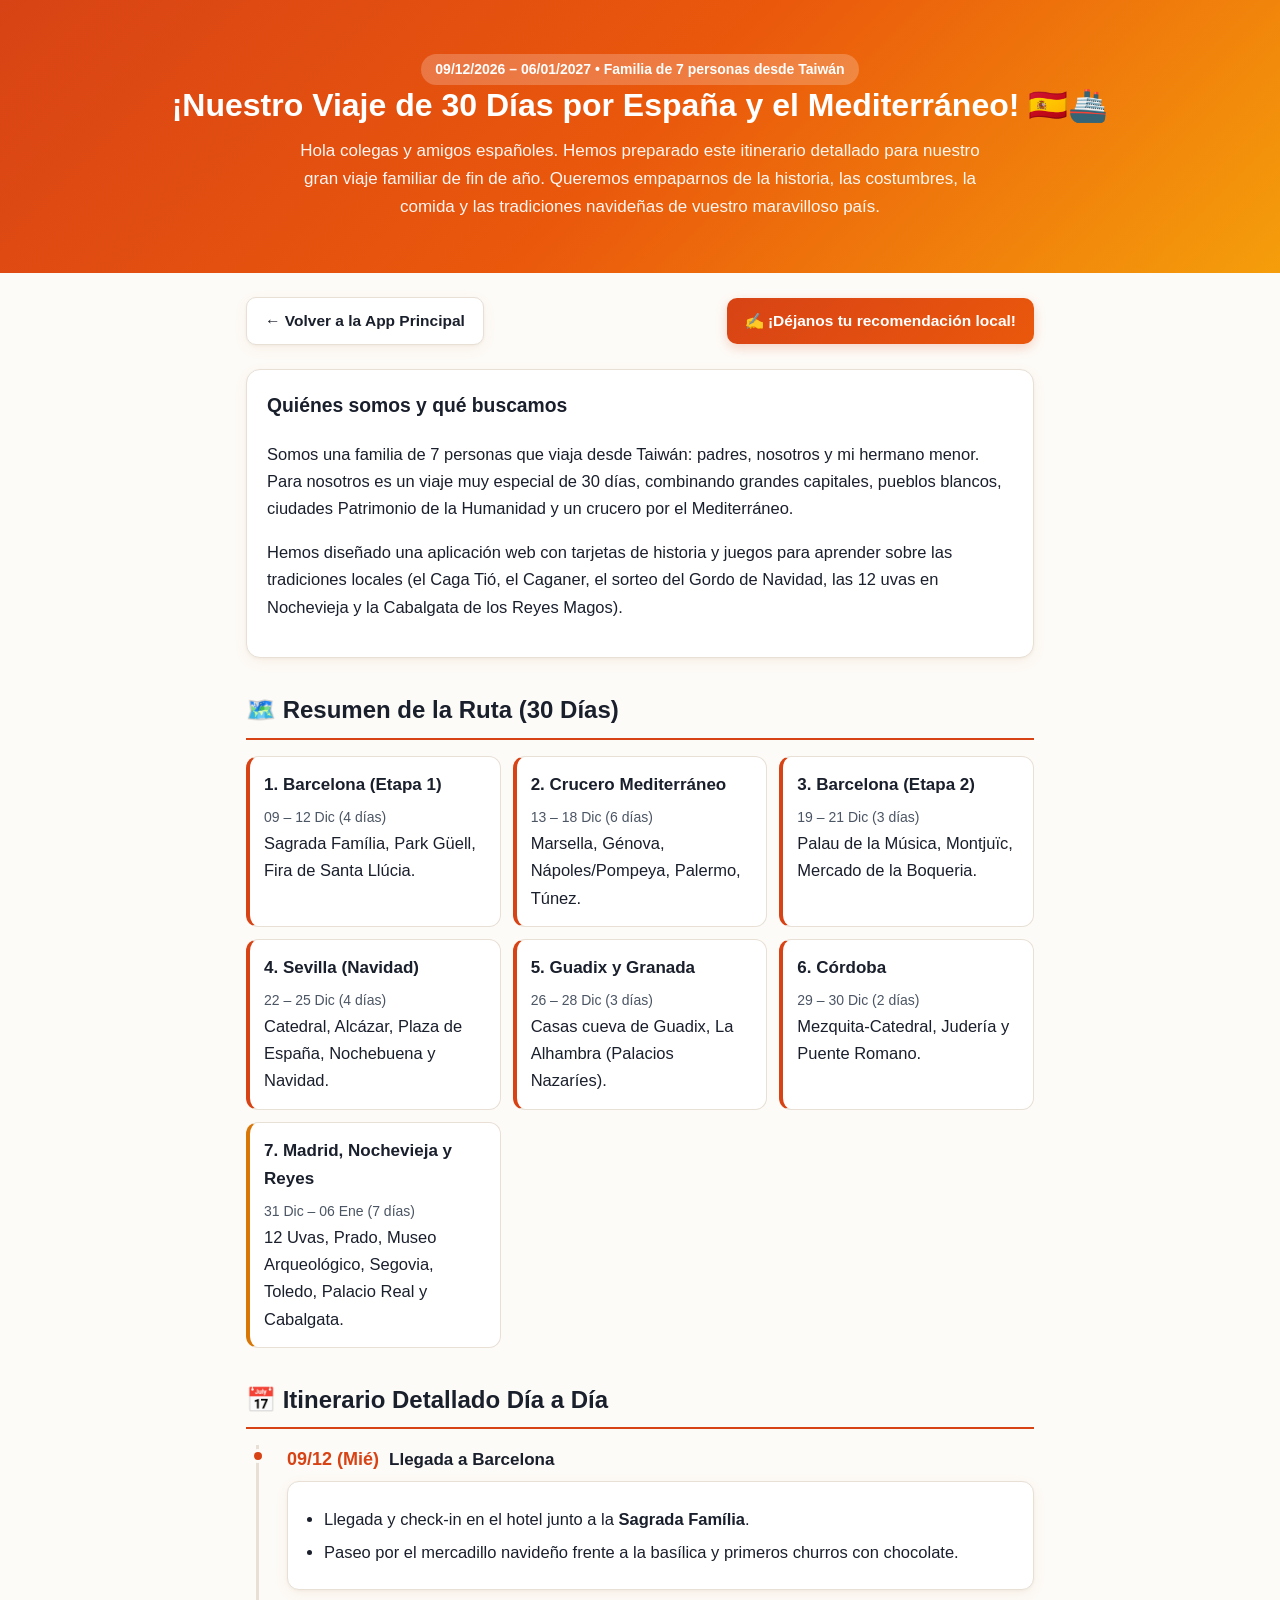
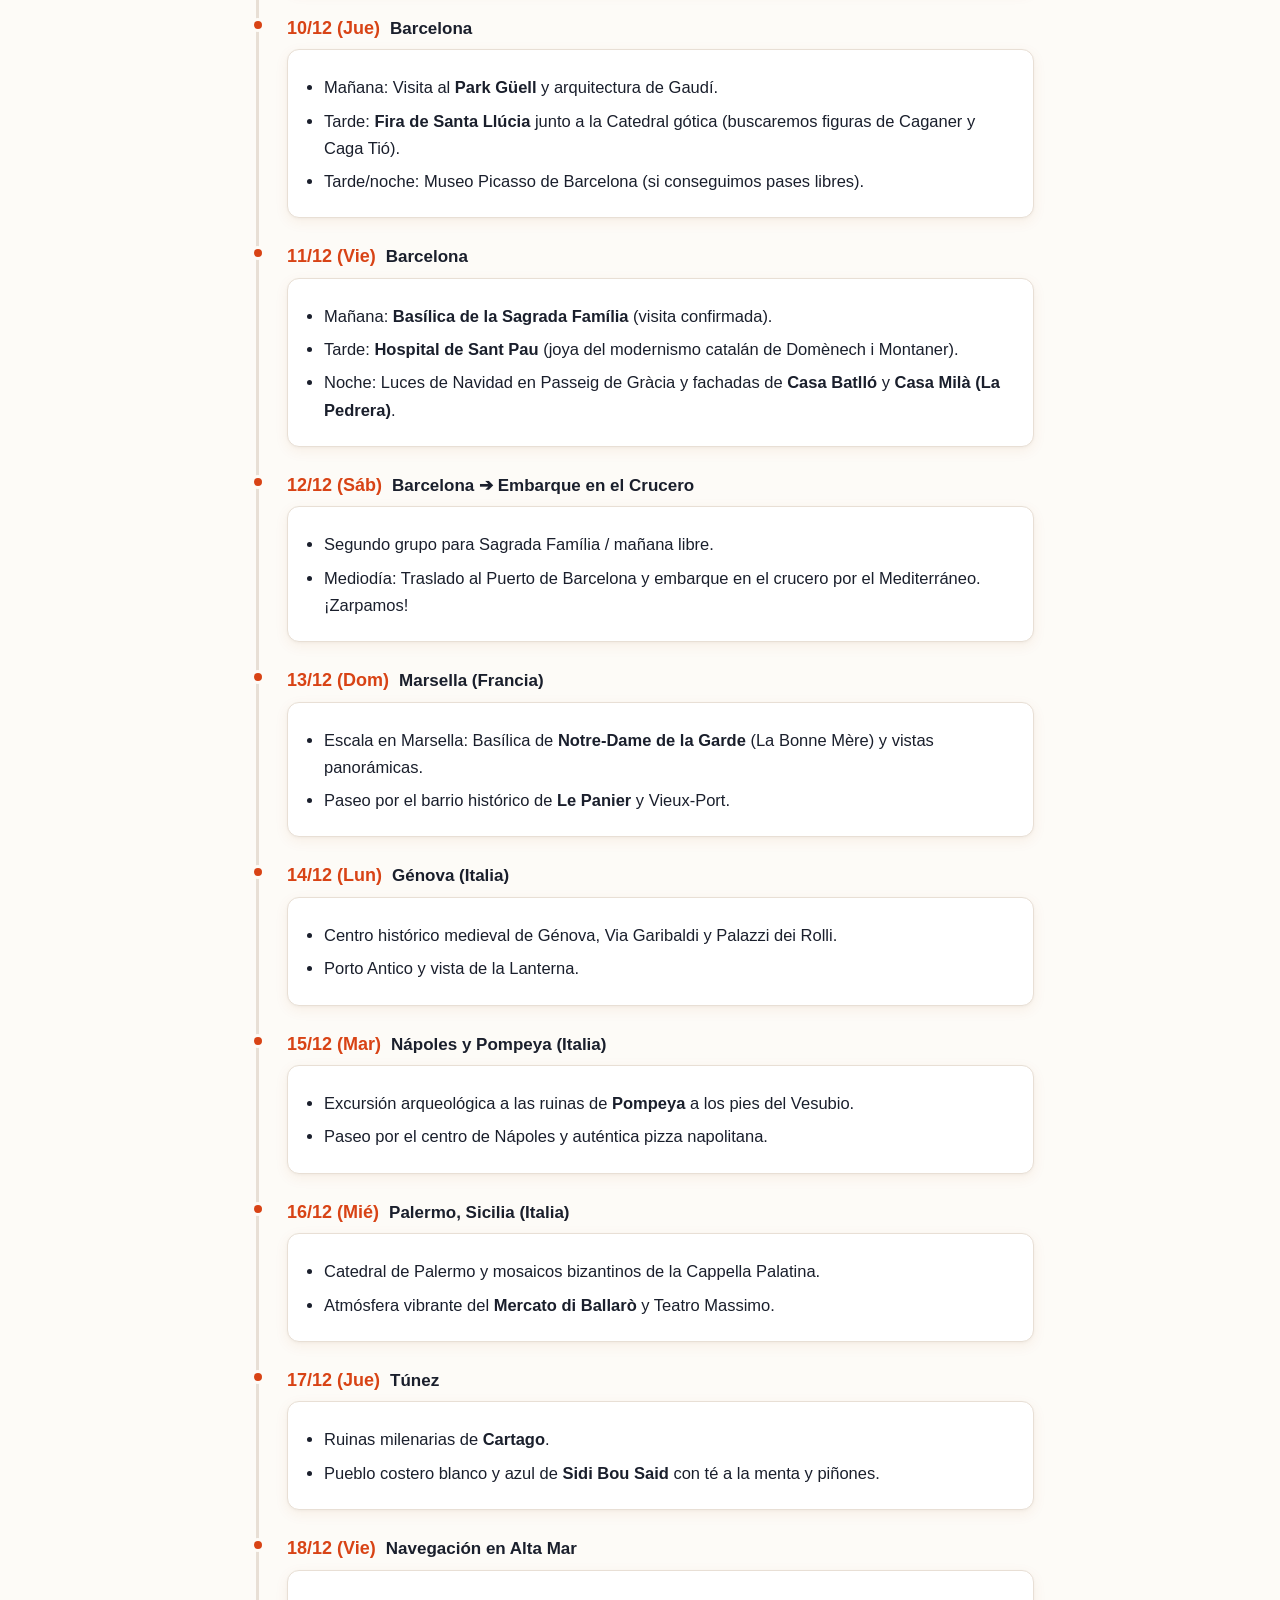
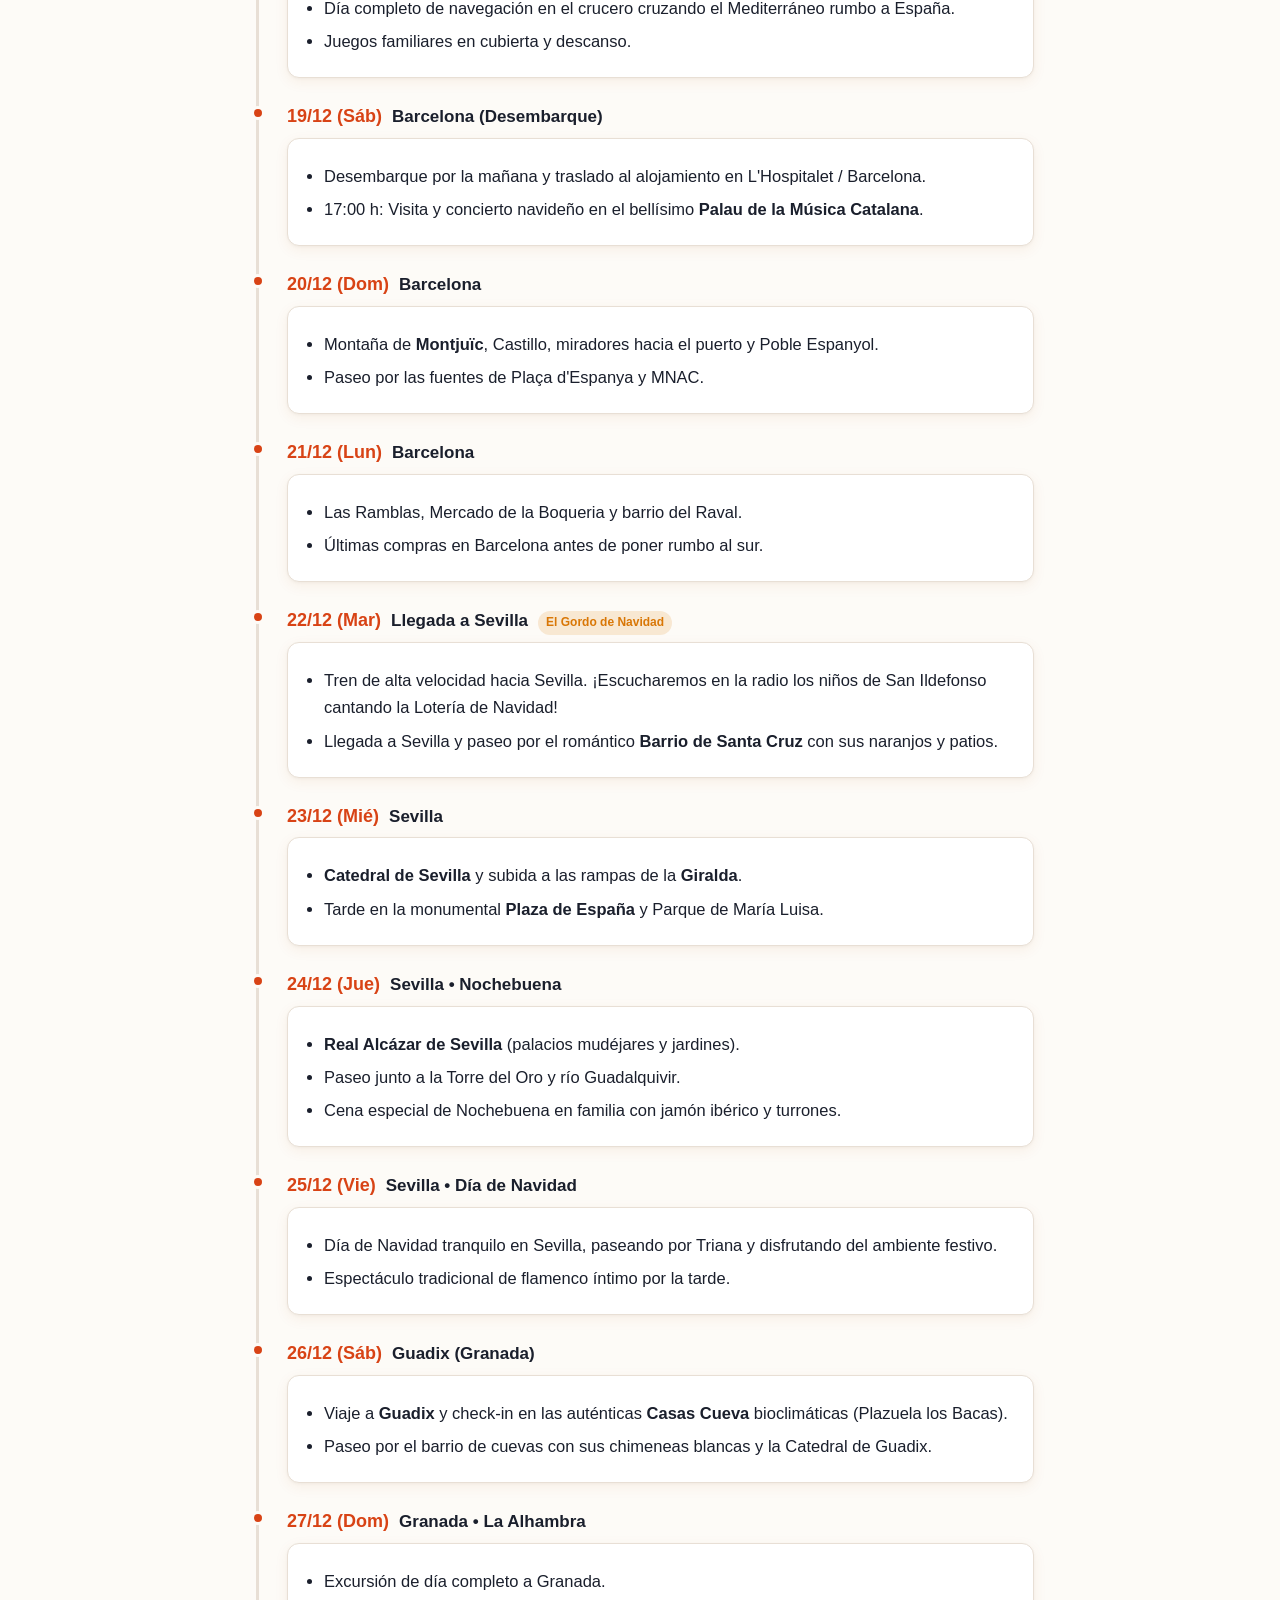
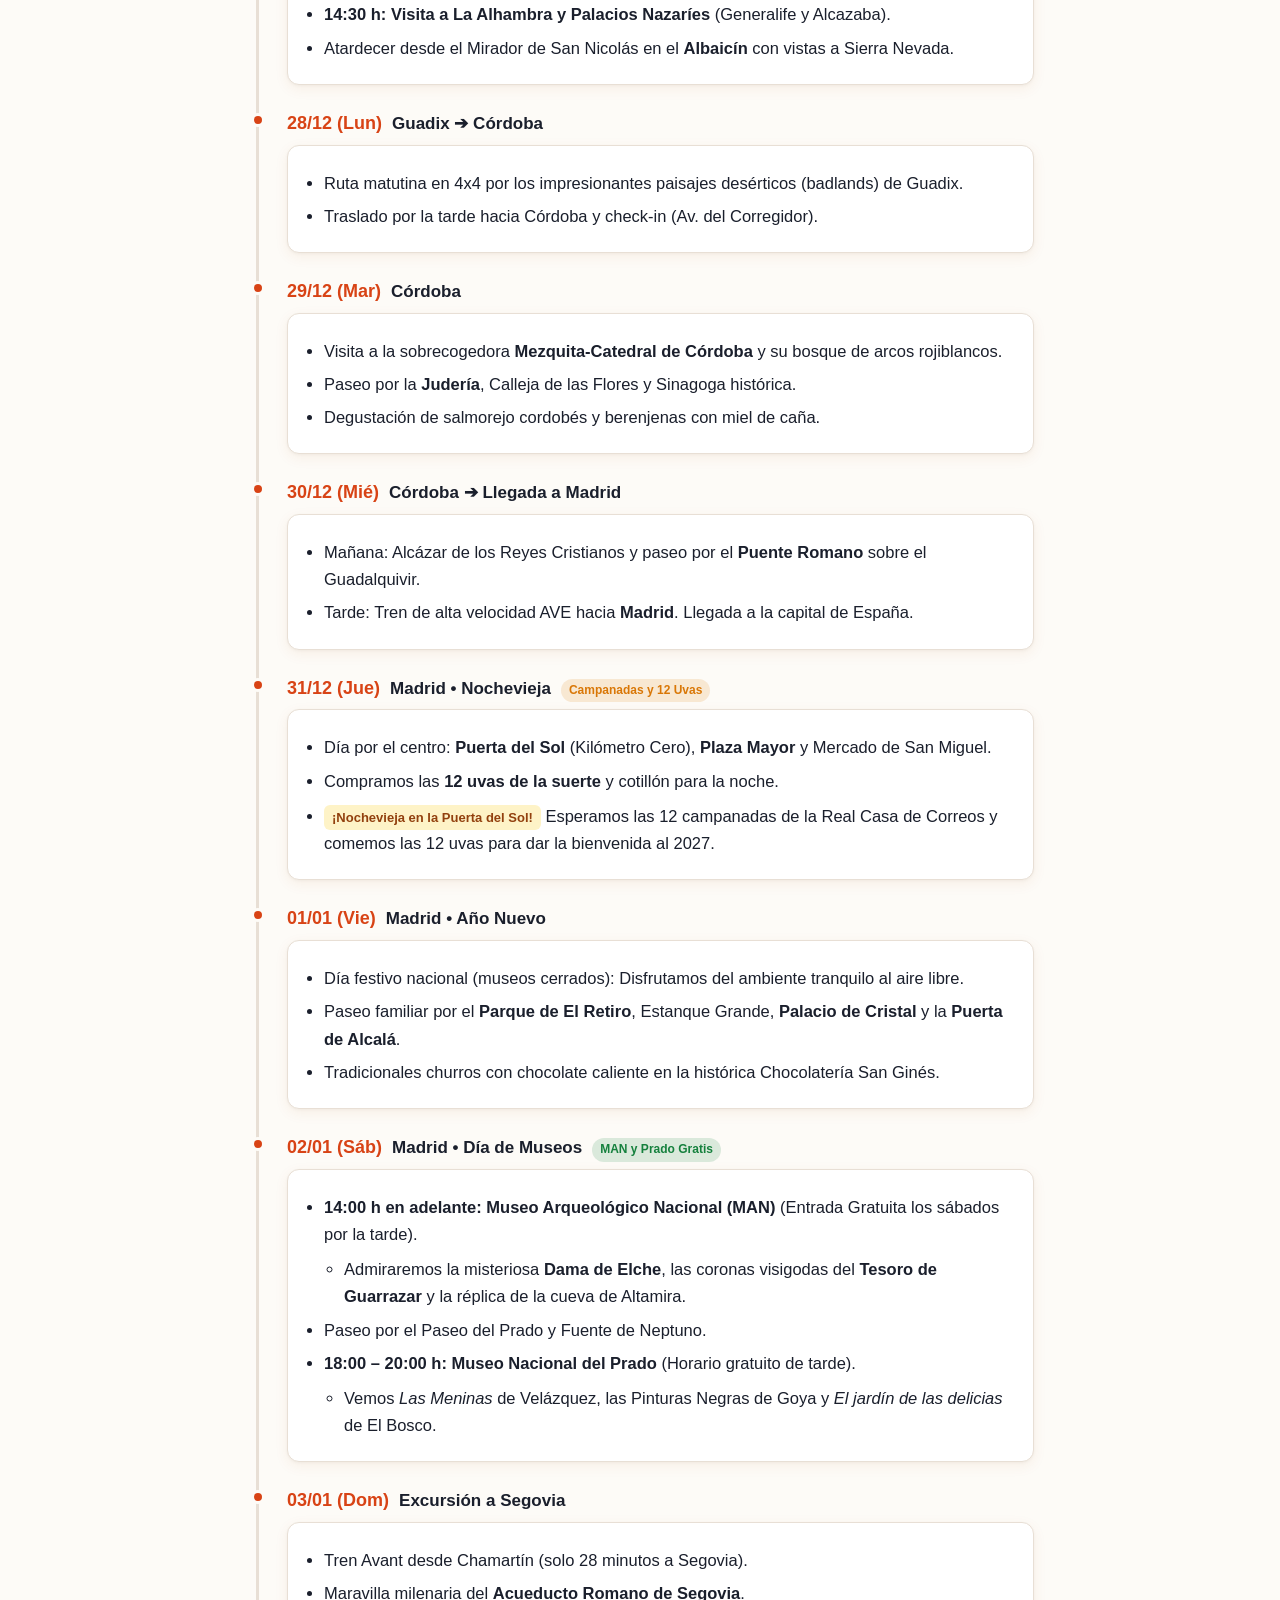
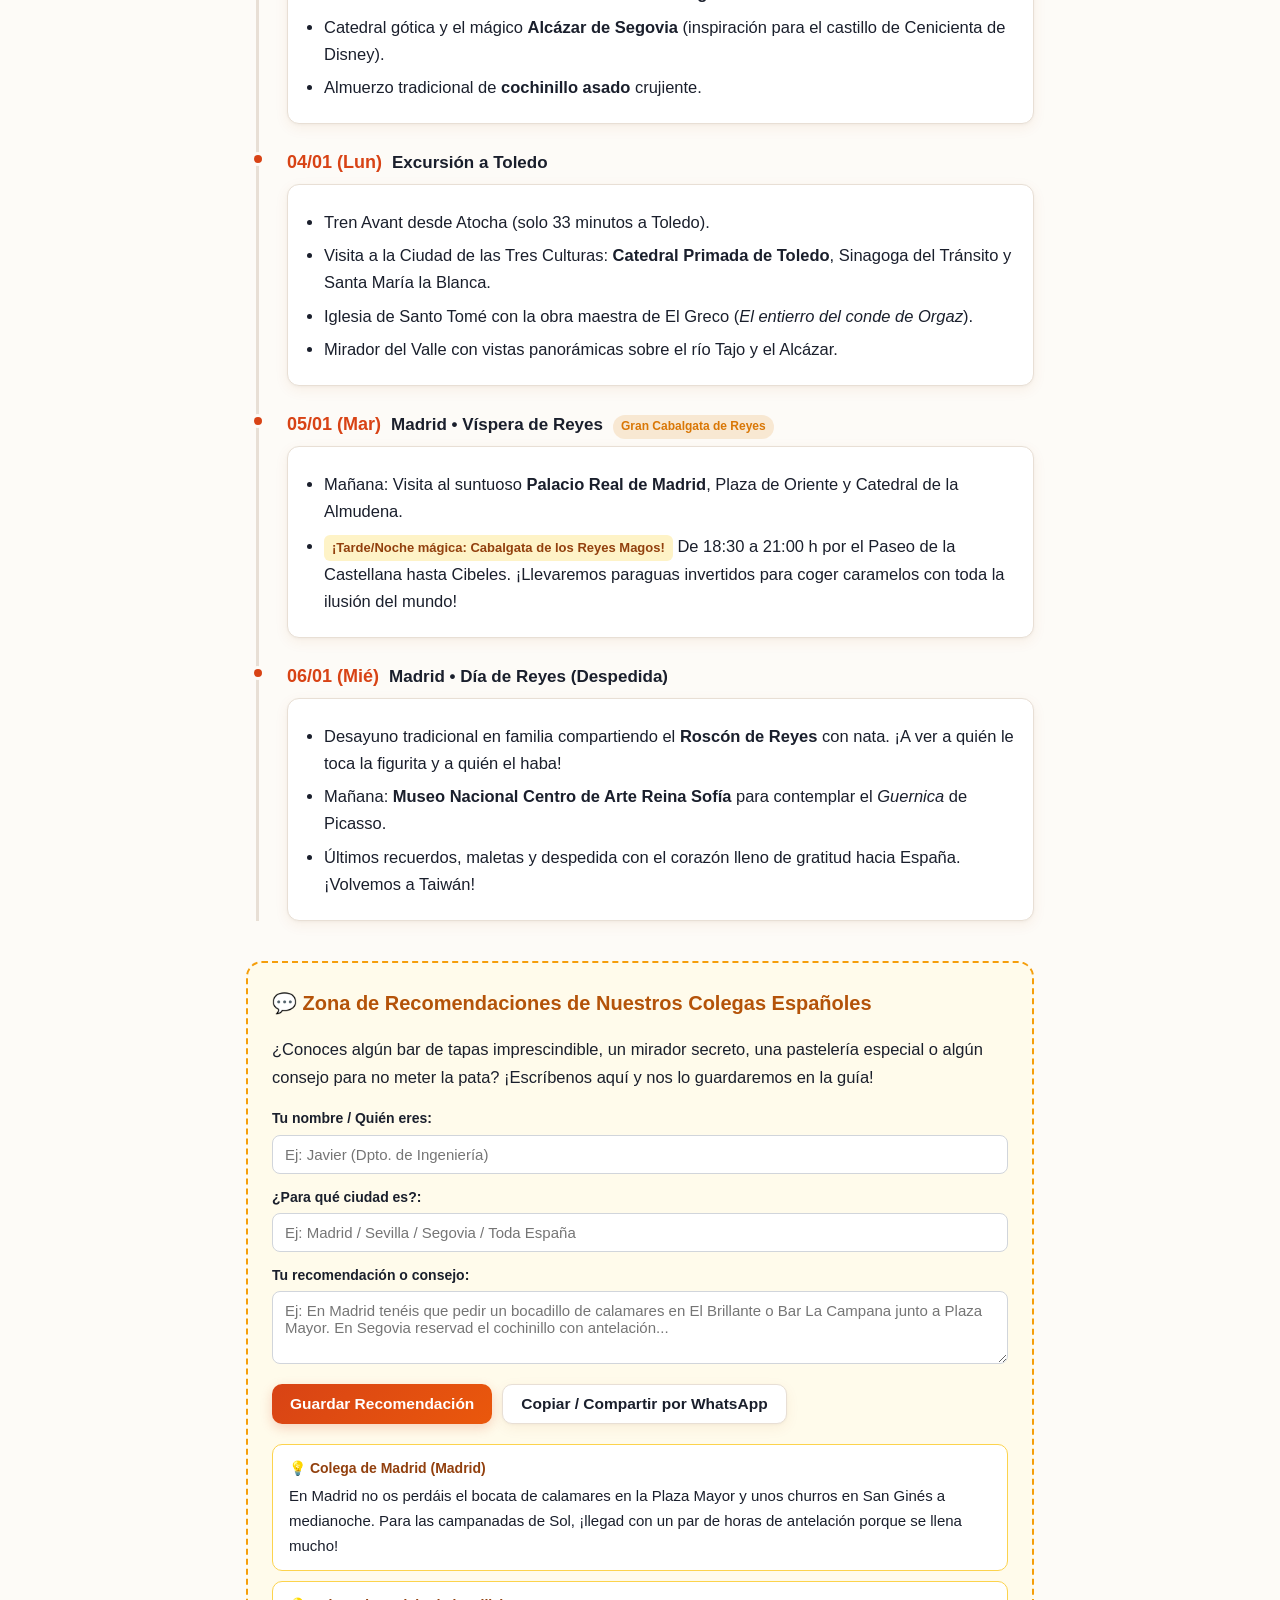
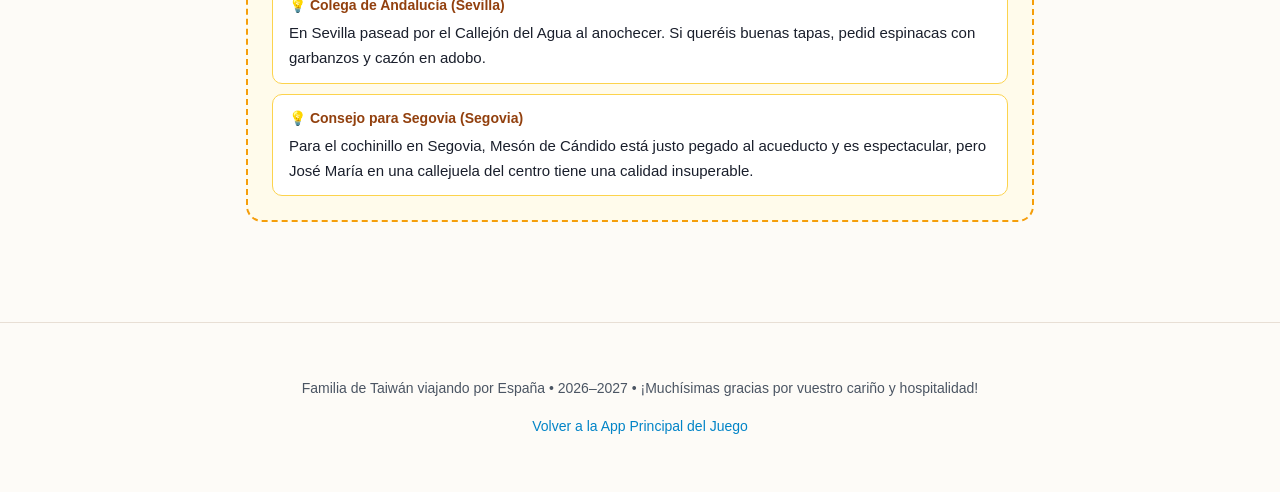
==== commit 58af1076: "style: Mediterranean Sunlit redesign with high readability for seniors and vibrant aesthetic for you" ====
--- a/docs/itinerario.html
+++ b/docs/itinerario.html
@@ -8,34 +8,38 @@
 <link rel="icon" href="icon-192.png">
 <style>
 :root {
-  --bg: #FBFBFA;
+  --bg: #FDFBF7;
   --card: #FFFFFF;
-  --line: #E5E5EA;
-  --fg: #1C1C1E;
-  --muted: #6C6C70;
-  --red: #C5221F;
+  --line: #E8DFD5;
+  --fg: #1A1F2C;
+  --muted: #4B5563;
+  --red: #D84315;
   --gold: #D97706;
-  --blue: #1D4ED8;
+  --blue: #0284C7;
   --green: #15803D;
-  --shadow: 0 2px 10px rgba(0,0,0,0.06);
+  --shadow: 0 4px 14px rgba(180, 83, 9, 0.07), 0 1px 3px rgba(0, 0, 0, 0.04);
   --font: -apple-system, BlinkMacSystemFont, "Segoe UI", Roboto, Helvetica, Arial, sans-serif;
 }
 @media (prefers-color-scheme: dark) {
   :root {
-    --bg: #121214;
-    --card: #1C1C1E;
-    --line: #2C2C2E;
-    --fg: #F2F2F7;
-    --muted: #98989D;
-    --shadow: none;
+    --bg: #141824;
+    --card: #1E2333;
+    --line: #3A445C;
+    --fg: #F9FAFB;
+    --muted: #CBD5E1;
+    --red: #FB923C;
+    --gold: #FBBF24;
+    --blue: #38BDF8;
+    --green: #34D399;
+    --shadow: 0 4px 16px rgba(0, 0, 0, 0.4);
   }
 }
 * { box-sizing: border-box; }
-body { margin: 0; background: var(--bg); color: var(--fg); font: 16px/1.6 var(--font); }
+body { margin: 0; background: var(--bg); color: var(--fg); font: 16.5px/1.65 var(--font); }
 a { color: var(--blue); text-decoration: none; }
 a:hover { text-decoration: underline; }
 .hero {
-  background: linear-gradient(135deg, #A81D1A 0%, #C5221F 50%, #D97706 100%);
+  background: linear-gradient(135deg, #D84315 0%, #EA580C 50%, #F59E0B 100%);
   color: #fff;
   padding: 48px 20px 40px;
   text-align: center;
@@ -45,8 +49,8 @@
 .hero .badge { display: inline-block; background: rgba(255,255,255,0.22); padding: 4px 14px; border-radius: 999px; font-size: 14px; font-weight: 600; margin-top: 6px; }
 .container { max-width: 820px; margin: 0 auto; padding: 24px 16px 60px; }
 .nav-actions { display: flex; justify-content: space-between; align-items: center; margin-bottom: 24px; gap: 12px; flex-wrap: wrap; }
-.btn { display: inline-flex; align-items: center; gap: 8px; padding: 10px 18px; border-radius: 10px; font-weight: 600; font-size: 15px; border: 0; cursor: pointer; text-decoration: none; }
-.btn-primary { background: var(--red); color: #fff; }
+.btn { display: inline-flex; align-items: center; gap: 8px; padding: 10px 18px; border-radius: 10px; font-weight: 700; font-size: 15.5px; border: 0; cursor: pointer; text-decoration: none; }
+.btn-primary { background: linear-gradient(135deg, #D84315 0%, #EA580C 100%); color: #fff; box-shadow: 0 4px 12px rgba(216, 67, 21, 0.22); }
 .btn-outline { background: var(--card); color: var(--fg); border: 1px solid var(--line); box-shadow: var(--shadow); }
 .section-title { font-size: 24px; font-weight: 700; margin: 32px 0 16px; display: flex; align-items: center; gap: 10px; border-bottom: 2px solid var(--red); padding-bottom: 8px; }
 .card { background: var(--card); border-radius: 14px; padding: 20px; box-shadow: var(--shadow); border: 1px solid var(--line); margin-bottom: 16px; }
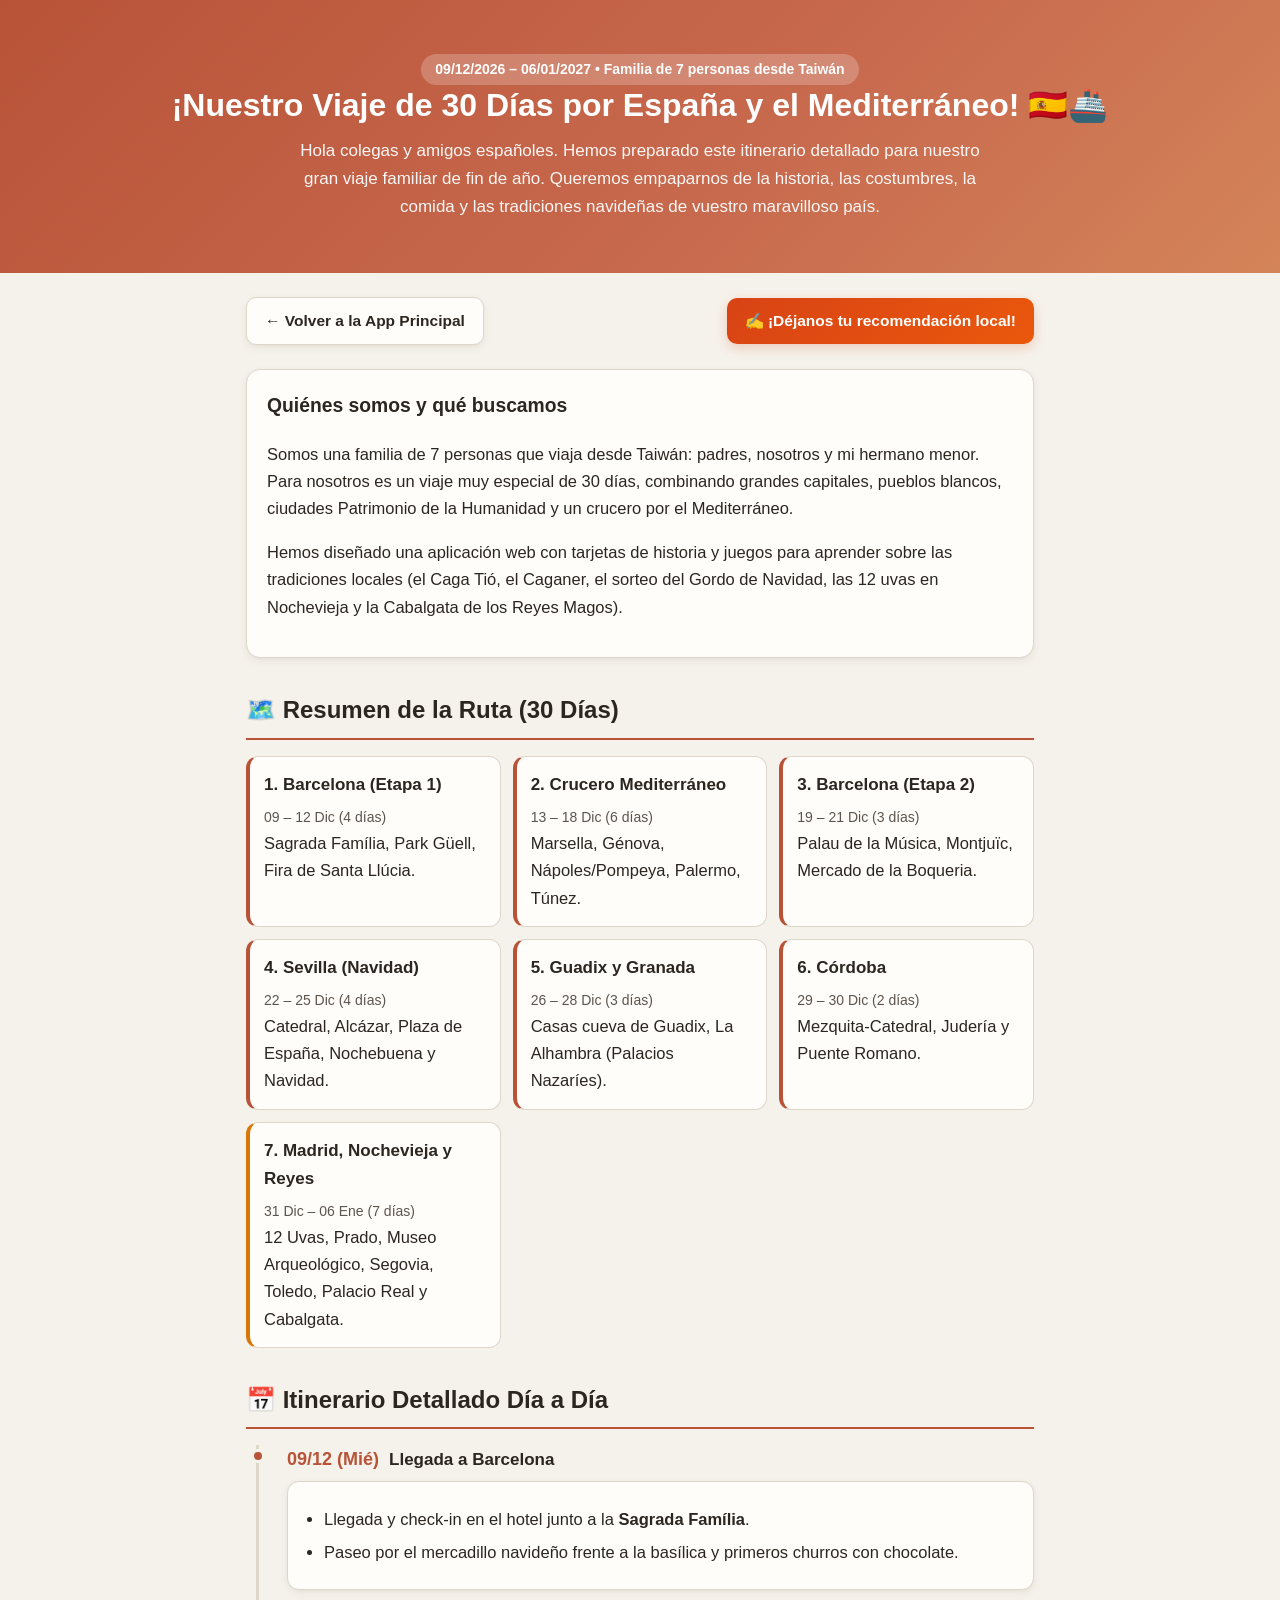
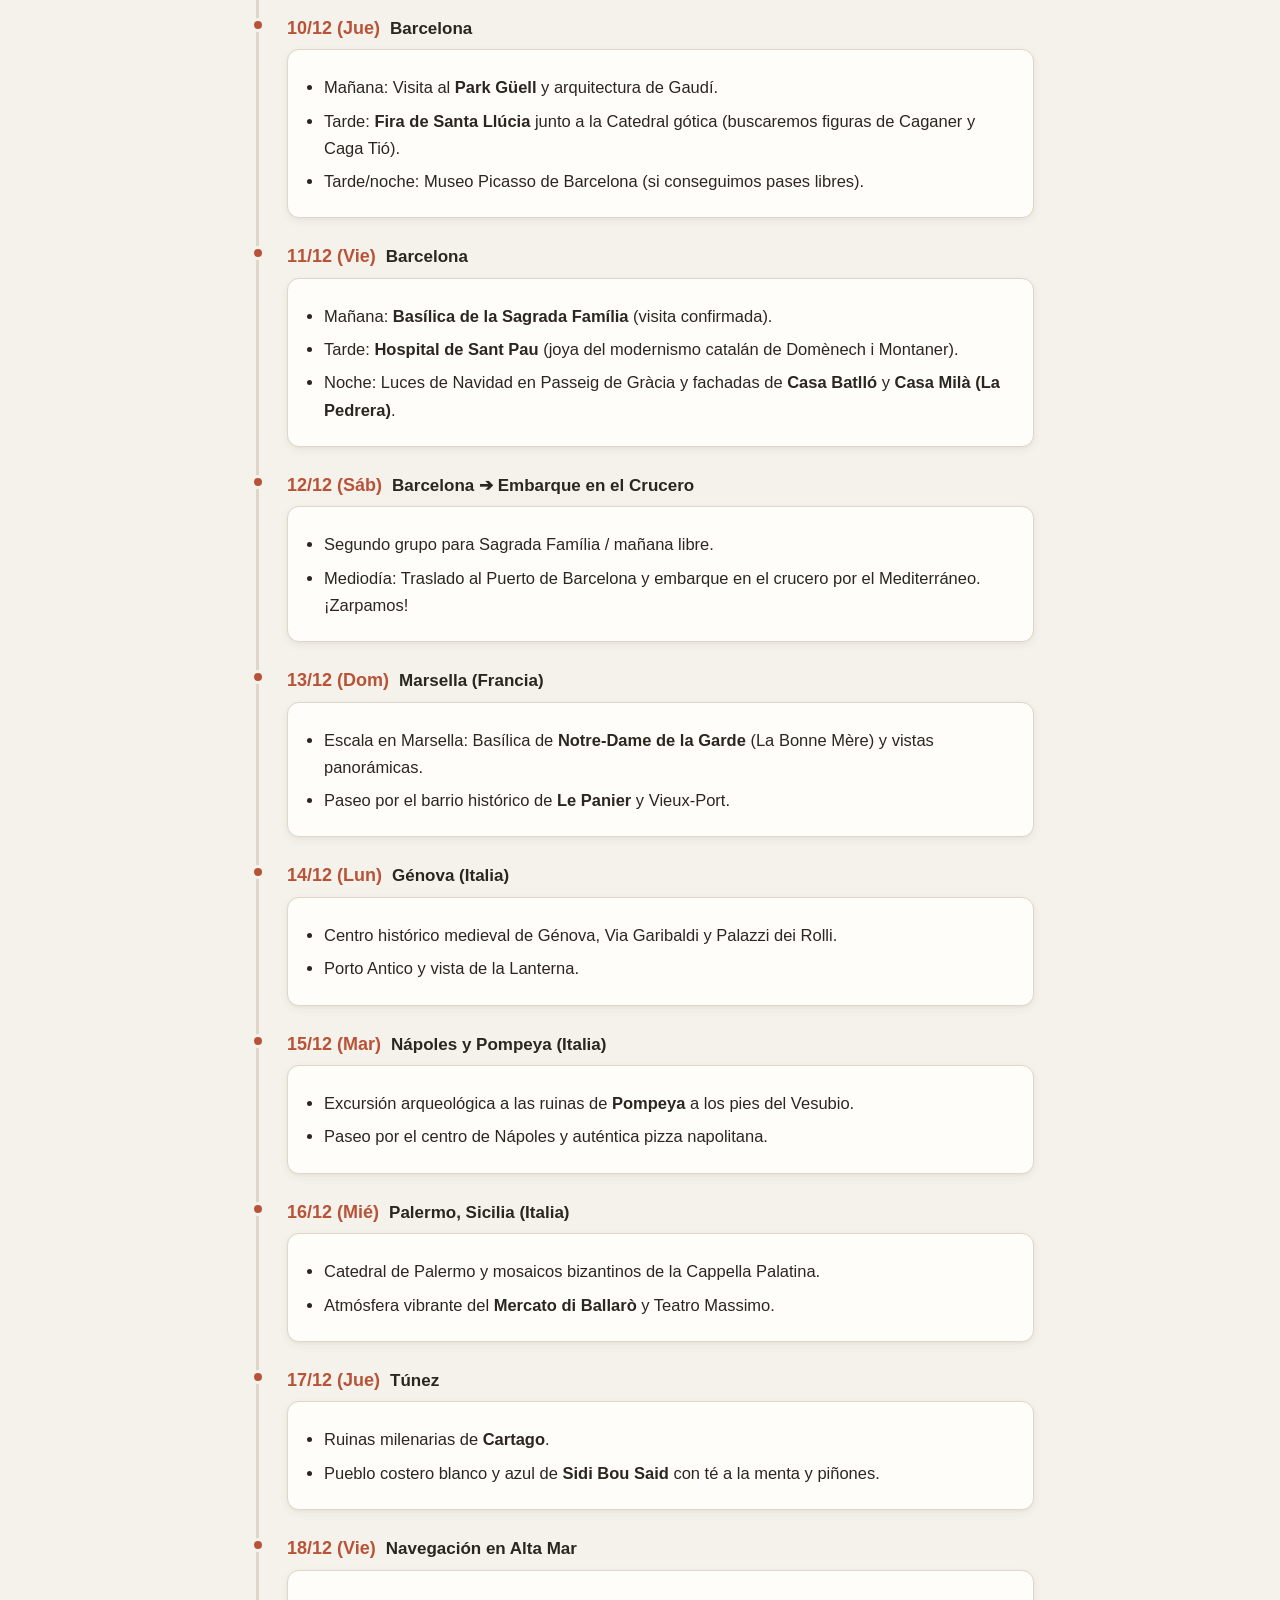
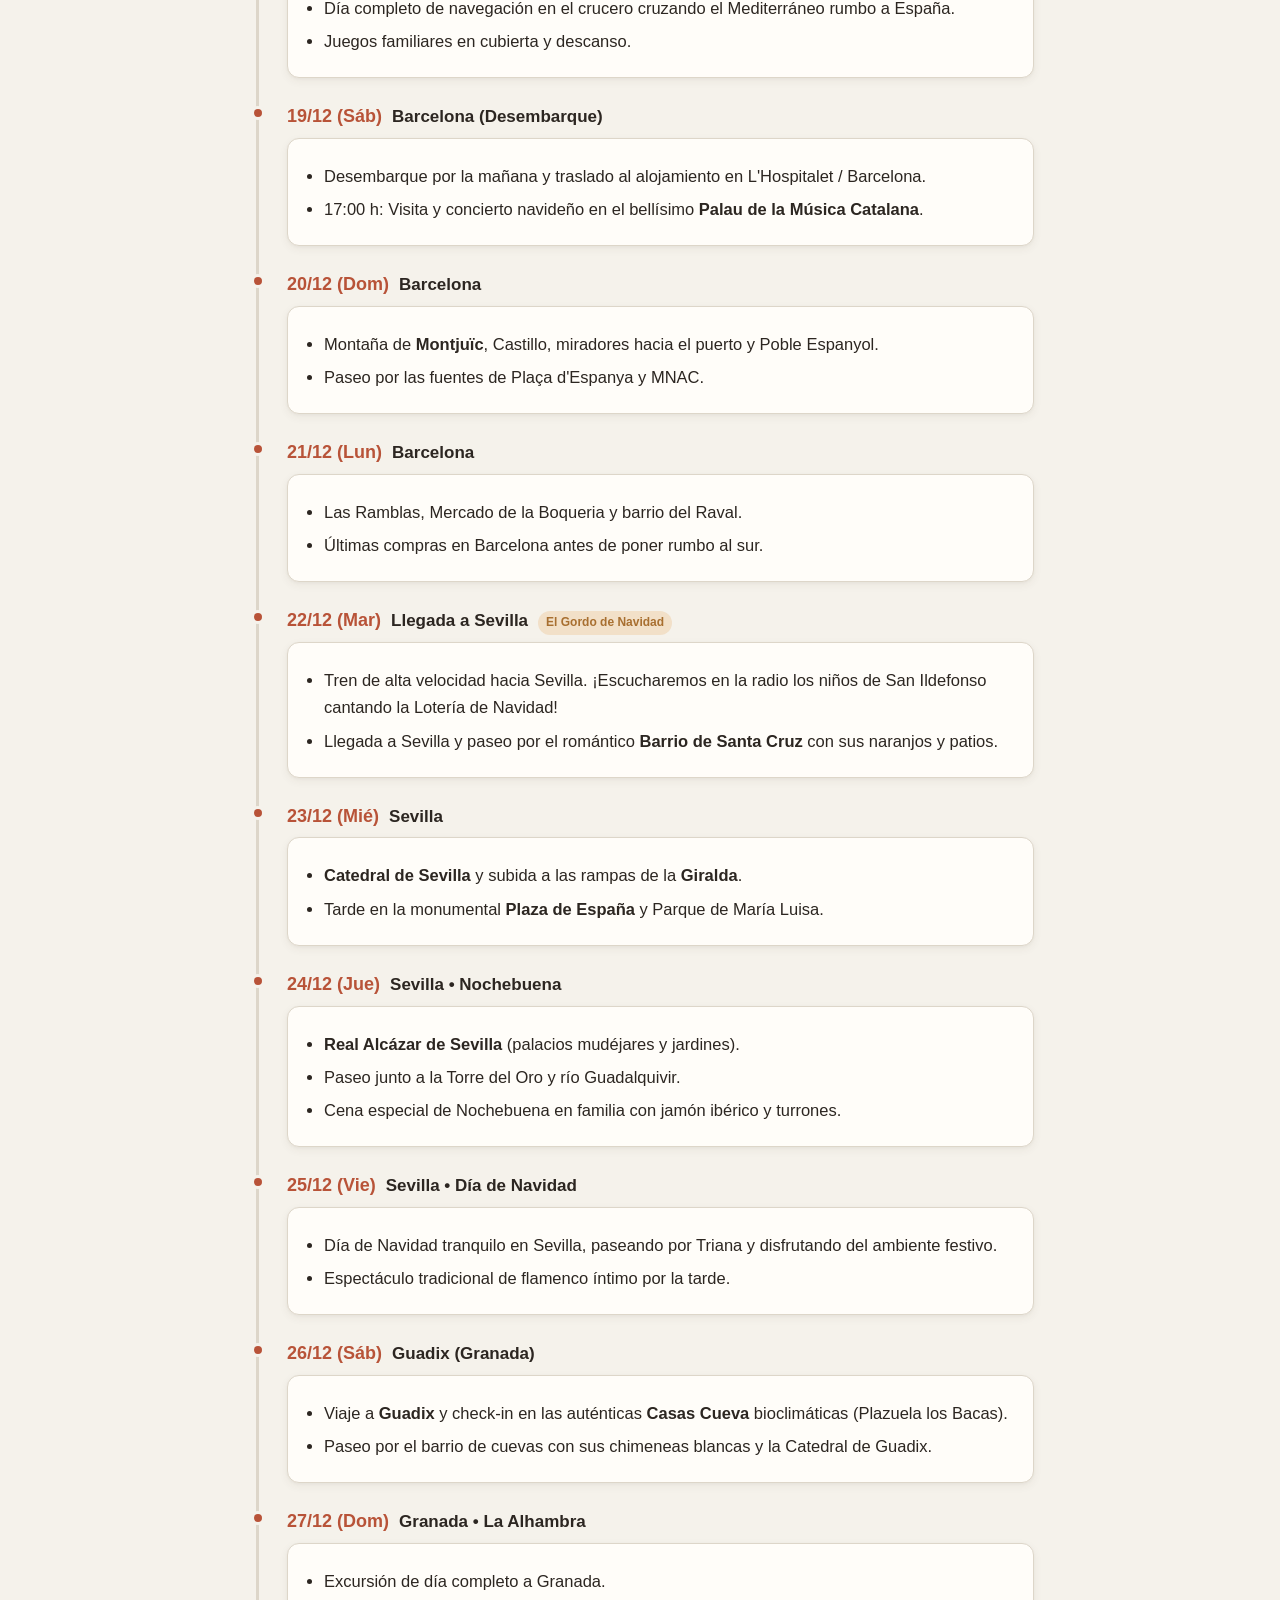
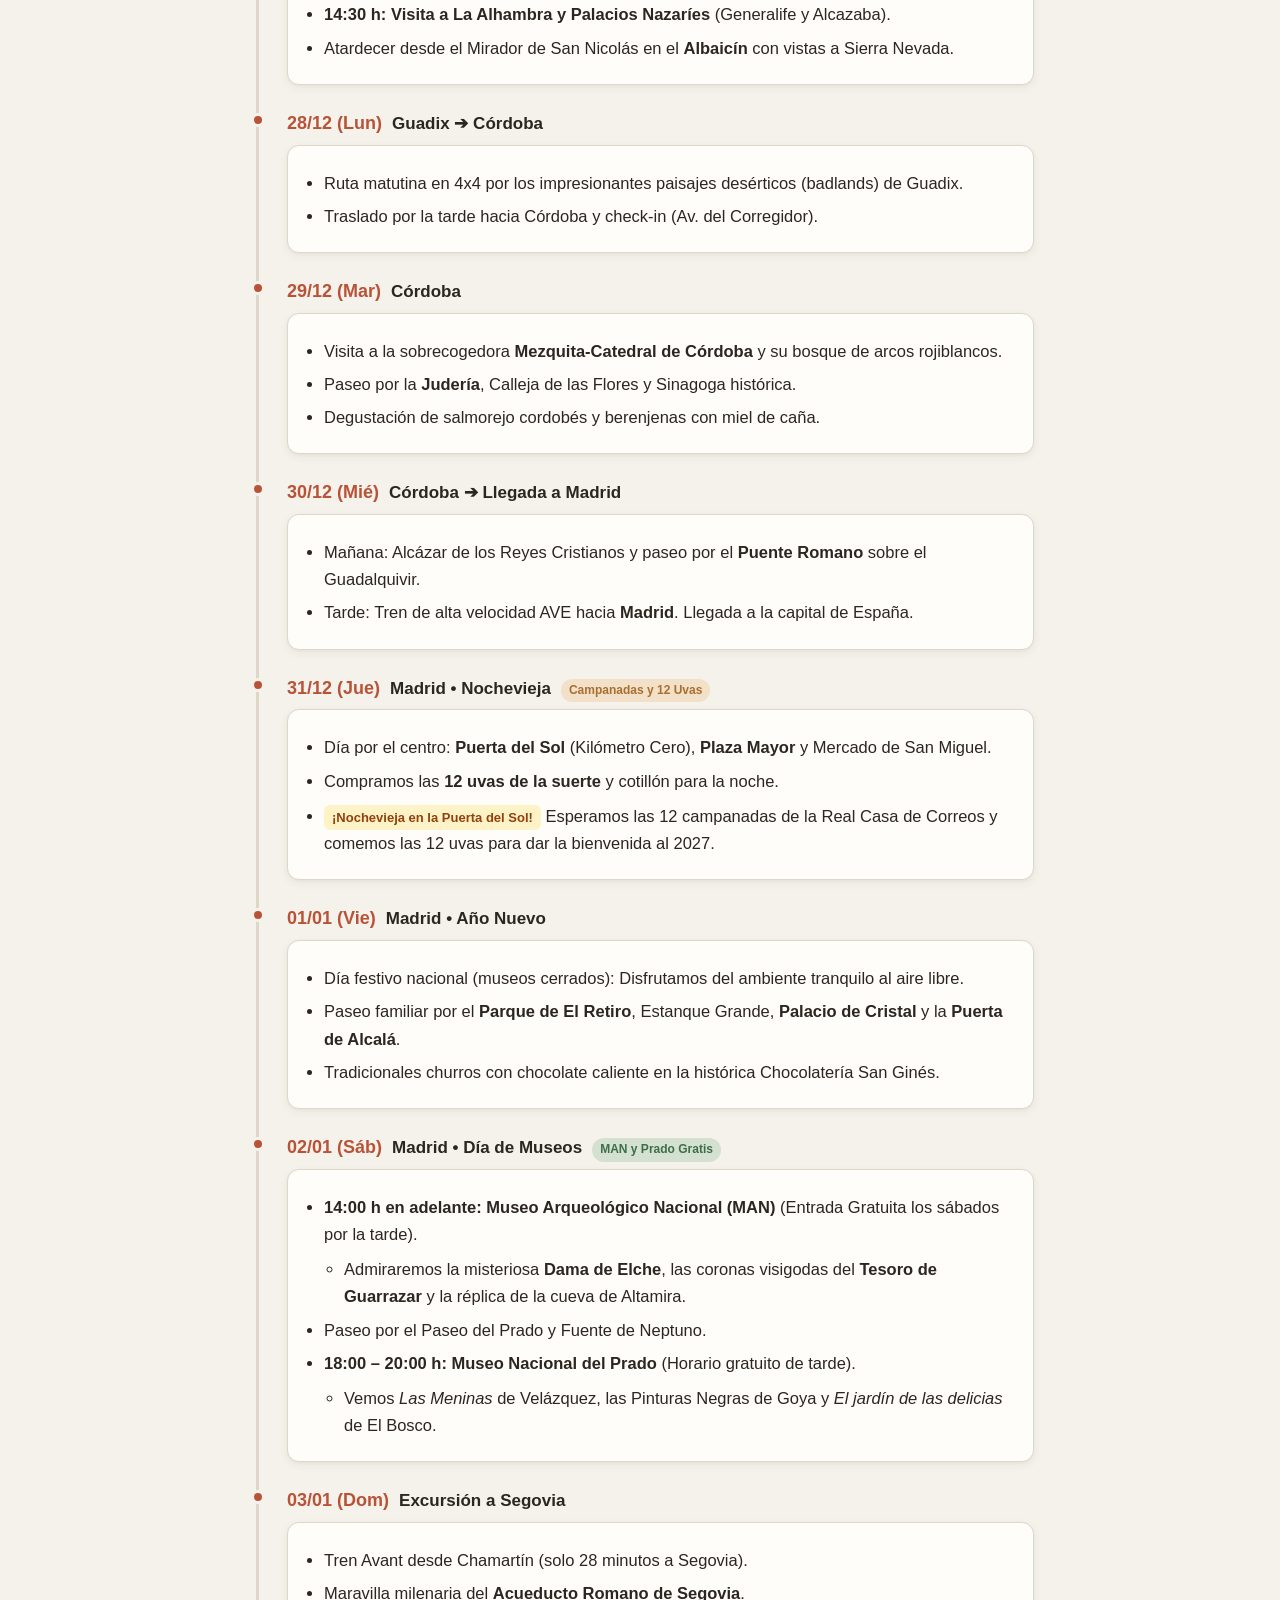
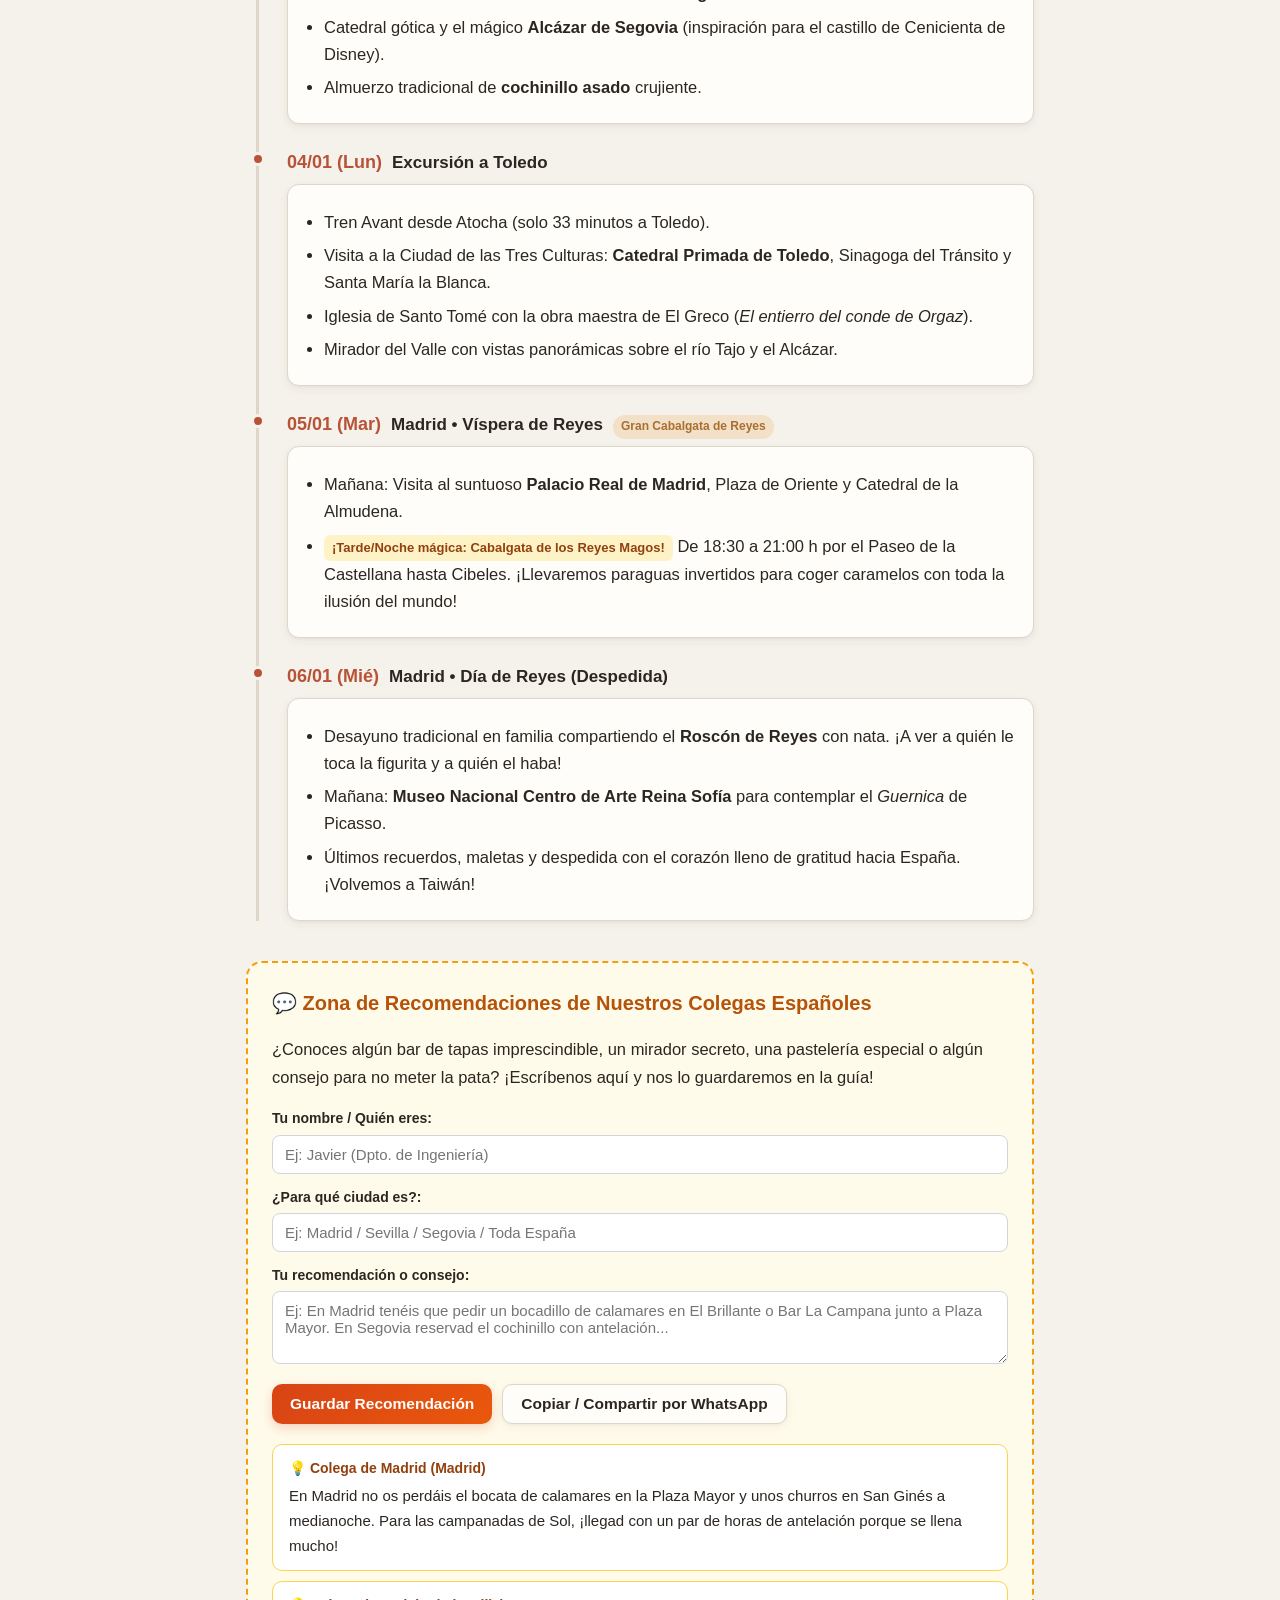
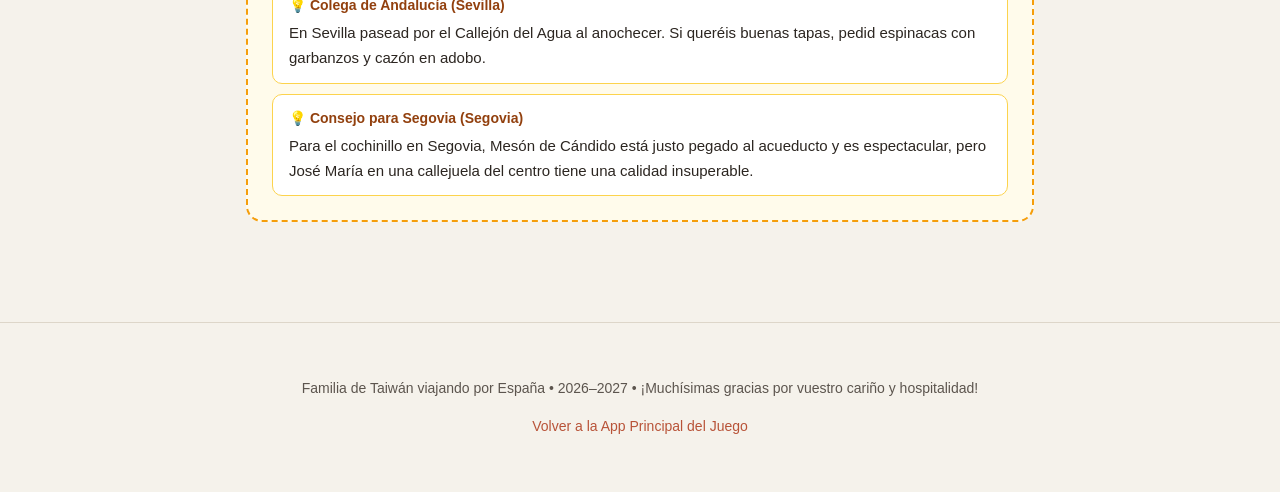
==== commit 156e46c2: "style: E-Reader Warm Paper theme for comfortable eye-friendly reading" ====
--- a/docs/itinerario.html
+++ b/docs/itinerario.html
@@ -8,38 +8,38 @@
 <link rel="icon" href="icon-192.png">
 <style>
 :root {
-  --bg: #FDFBF7;
-  --card: #FFFFFF;
-  --line: #E8DFD5;
-  --fg: #1A1F2C;
-  --muted: #4B5563;
-  --red: #D84315;
-  --gold: #D97706;
-  --blue: #0284C7;
-  --green: #15803D;
-  --shadow: 0 4px 14px rgba(180, 83, 9, 0.07), 0 1px 3px rgba(0, 0, 0, 0.04);
-  --font: -apple-system, BlinkMacSystemFont, "Segoe UI", Roboto, Helvetica, Arial, sans-serif;
+  --bg: #F5F2EB;
+  --card: #FFFDF9;
+  --line: #DDD6C9;
+  --fg: #2C2621;
+  --muted: #5C554E;
+  --red: #B85338;
+  --gold: #A86F30;
+  --blue: #3D6780;
+  --green: #3E6E49;
+  --shadow: 0 3px 10px rgba(60, 45, 30, 0.06), 0 1px 3px rgba(60, 45, 30, 0.04);
+  --font: -apple-system, BlinkMacSystemFont, "Segoe UI", Roboto, Helvetica, Arial, serif, sans-serif;
 }
 @media (prefers-color-scheme: dark) {
   :root {
-    --bg: #141824;
-    --card: #1E2333;
-    --line: #3A445C;
-    --fg: #F9FAFB;
-    --muted: #CBD5E1;
-    --red: #FB923C;
-    --gold: #FBBF24;
-    --blue: #38BDF8;
-    --green: #34D399;
-    --shadow: 0 4px 16px rgba(0, 0, 0, 0.4);
+    --bg: #1F1D1A;
+    --card: #2B2723;
+    --line: #453F39;
+    --fg: #EBE5DC;
+    --muted: #B8B0A5;
+    --red: #D67D65;
+    --gold: #D89C57;
+    --blue: #6A96B2;
+    --green: #5FA56E;
+    --shadow: 0 3px 12px rgba(0, 0, 0, 0.35);
   }
 }
 * { box-sizing: border-box; }
 body { margin: 0; background: var(--bg); color: var(--fg); font: 16.5px/1.65 var(--font); }
-a { color: var(--blue); text-decoration: none; }
+a { color: var(--red); text-decoration: none; }
 a:hover { text-decoration: underline; }
 .hero {
-  background: linear-gradient(135deg, #D84315 0%, #EA580C 50%, #F59E0B 100%);
+  background: linear-gradient(135deg, #B85338 0%, #C86A4E 60%, #D48459 100%);
   color: #fff;
   padding: 48px 20px 40px;
   text-align: center;
